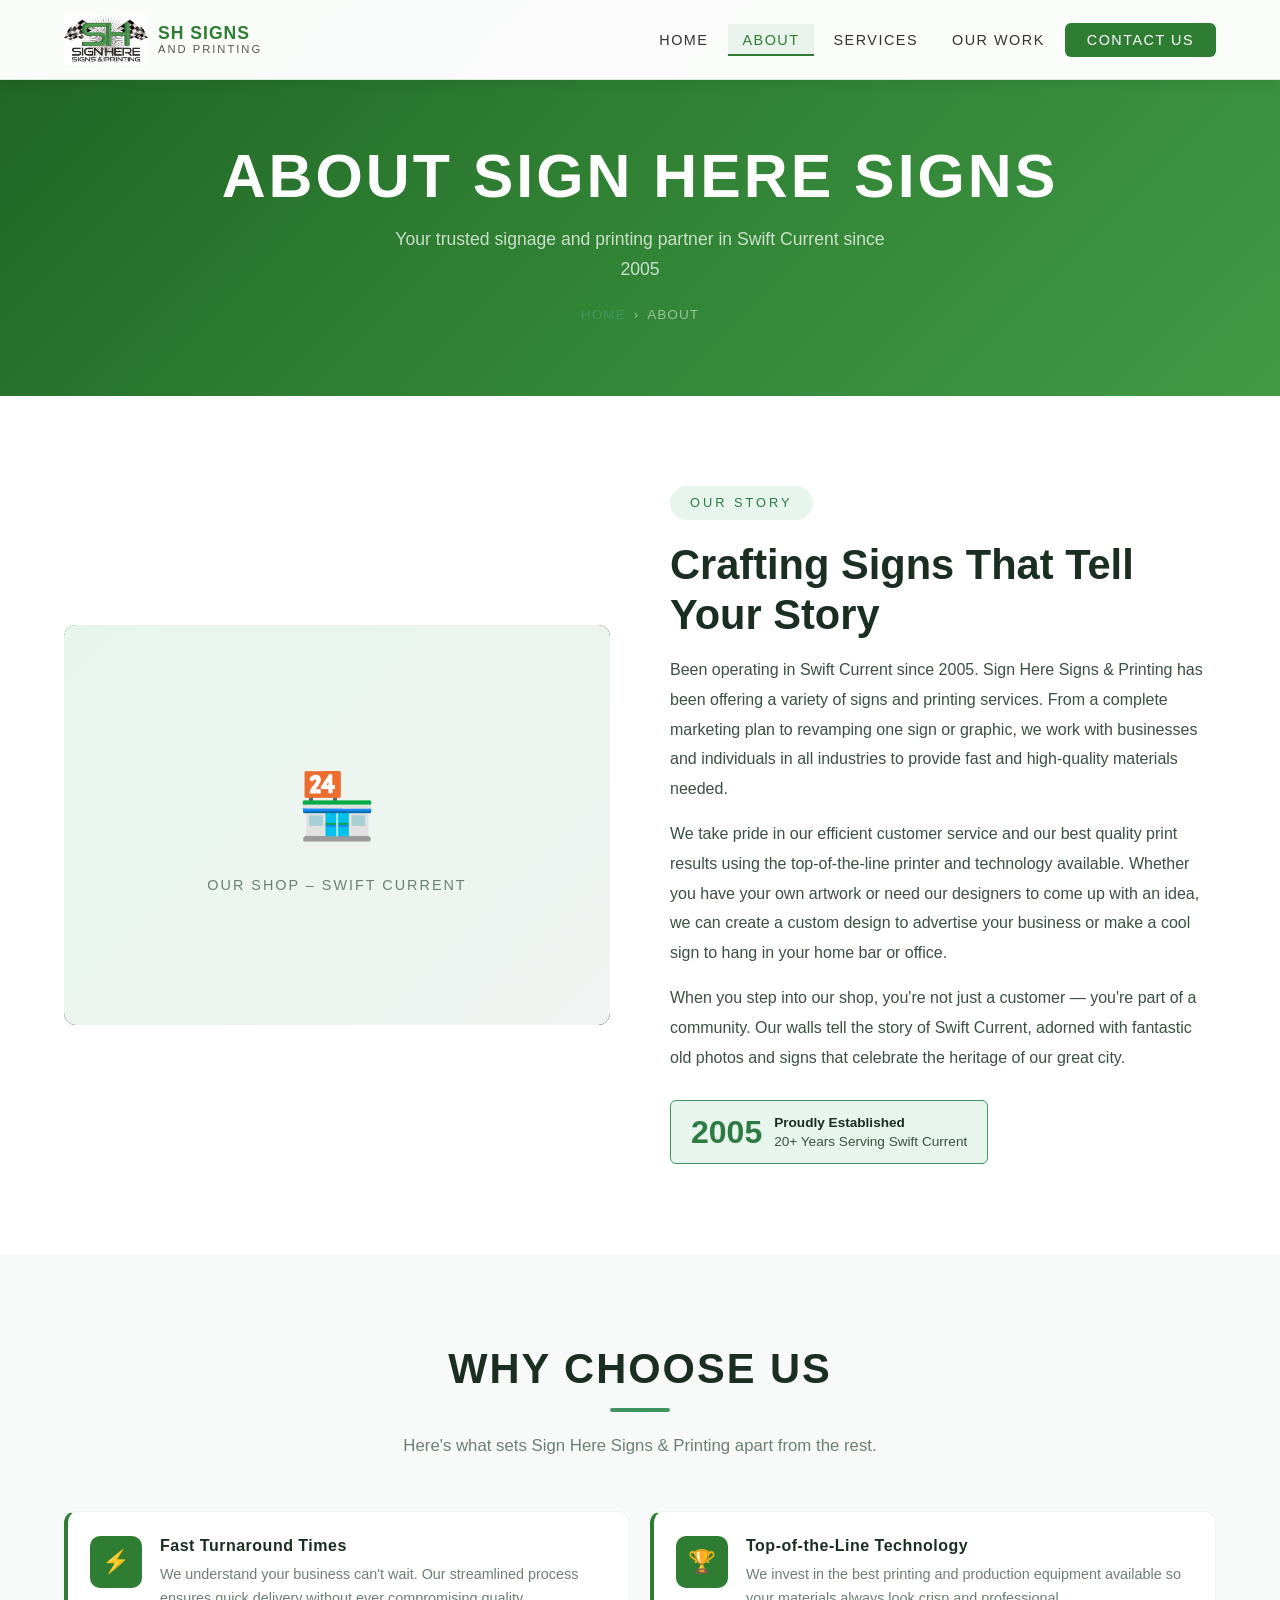
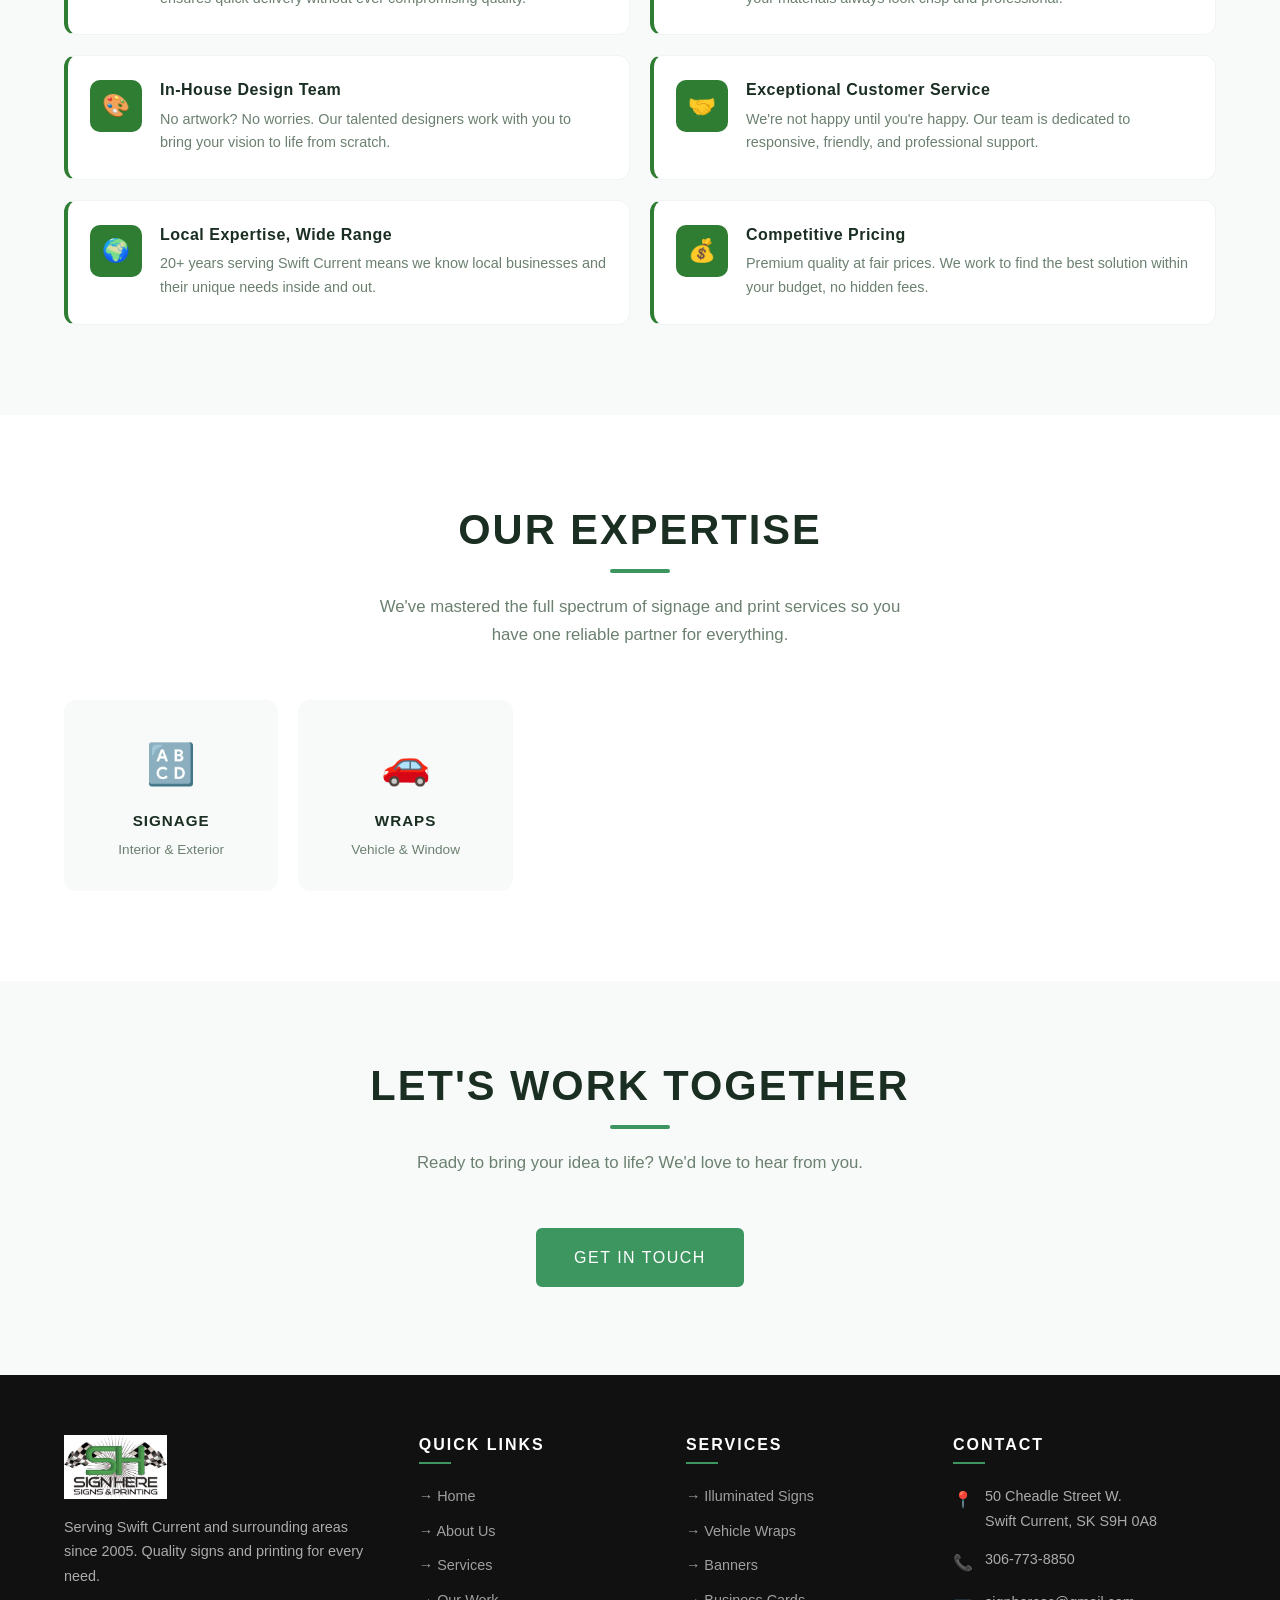
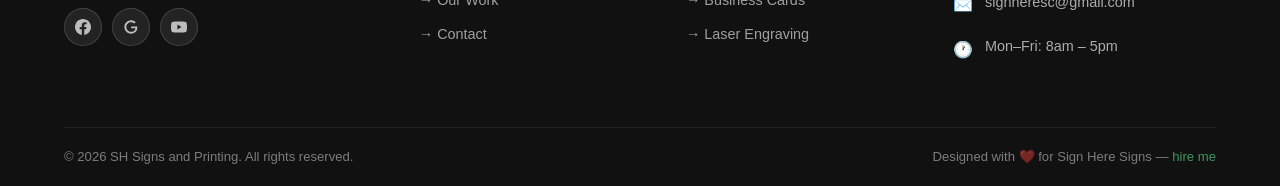
==== pages/about.html @ 9440dbe2 "Add files via upload" ====
<!DOCTYPE html>
<html lang="en">
<head>
  <meta charset="UTF-8">
  <meta name="viewport" content="width=device-width, initial-scale=1.0">
  <meta http-equiv="X-UA-Compatible" content="IE=edge">
  <meta http-equiv="Content-Security-Policy" content="default-src 'self' https: data: 'unsafe-inline' 'unsafe-eval'; img-src 'self' data: https:; font-src 'self' https://fonts.gstatic.com;">
  <meta http-equiv="X-Content-Type-Options" content="nosniff">
  <title>About Us | Sign Here Signs &amp; Printing – Swift Current, SK</title>
  <meta name="description" content="Learn about Sign Here Signs & Printing – serving Swift Current since 2005 with quality signage, printing, and design services.">
  <link rel="preconnect" href="https://fonts.googleapis.com">
  <link rel="preconnect" href="https://fonts.gstatic.com" crossorigin>
  <link href="https://fonts.googleapis.com/css2?family=Oswald:wght@200;300;400;500;600;700&family=Lato:wght@300;400;700&display=swap" rel="stylesheet">
  <link rel="stylesheet" href="../css/main.css">
  <link rel="stylesheet" href="../css/pages.css">
</head>
<body>

<!-- ===== NAVIGATION ===== -->
<nav id="navbar" role="navigation" aria-label="Main Navigation">
  <div class="container nav-inner">
    <a href="../index.html" class="nav-logo" aria-label="Sign Here Signs Home">
      <img src="../images/logo.jpg" alt="Sign Here Signs & Printing Logo" width="52" height="52">
      <div class="nav-logo-text">SH SIGNS<span>AND PRINTING</span>
      </div>
    </a>
    <ul class="nav-menu" role="list">
      <li><a href="../index.html">Home</a></li>
      <li><a href="about.html" class="active">About</a></li>
      <li><a href="services.html">Services</a></li>
      <li><a href="work.html">Our Work</a></li>
      <li><a href="contact.html" class="nav-cta">Contact Us</a></li>
    </ul>
    <button class="nav-hamburger" aria-label="Toggle menu" aria-expanded="false" id="hamburger">
      <span></span><span></span><span></span>
    </button>
  </div>
</nav>

<!-- ===== PAGE HEADER ===== -->
<header class="page-header" role="banner">
  <div class="container">
    <h1>About Sign Here Signs</h1>
    <p>Your trusted signage and printing partner in Swift Current since 2005</p>
    <nav class="breadcrumb" aria-label="Breadcrumb">
      <a href="../index.html">Home</a>
      <span aria-hidden="true">›</span>
      <span aria-current="page">About</span>
    </nav>
  </div>
</header>

<!-- ===== OUR STORY ===== -->
<section class="about-story section-pad" aria-labelledby="story-heading">
  <div class="container">
    <div class="about-story-grid">
      <div class="about-story-img reveal-left">
        <div class="about-img-placeholder" role="img" aria-label="Sign Here Signs & Printing storefront">
          🏪
          <span>Our Shop – Swift Current</span>
        </div>
      </div>

      <div class="about-text reveal-right">
        <div class="about-badge">Our Story</div>
        <h2 id="story-heading">Crafting Signs That Tell Your Story</h2>
        <p>
          Been operating in Swift Current since 2005. Sign Here Signs &amp; Printing has been offering a variety of signs and printing services. From a complete marketing plan to revamping one sign or graphic, we work with businesses and individuals in all industries to provide fast and high-quality materials needed.
        </p>
        <p>
          We take pride in our efficient customer service and our best quality print results using the top-of-the-line printer and technology available. Whether you have your own artwork or need our designers to come up with an idea, we can create a custom design to advertise your business or make a cool sign to hang in your home bar or office.
        </p>
        <p>
          When you step into our shop, you're not just a customer — you're part of a community. Our walls tell the story of Swift Current, adorned with fantastic old photos and signs that celebrate the heritage of our great city.
        </p>
        <div class="about-established" aria-label="Established in 2005 with over 20 years of experience">
          <div class="year">2005</div>
          <div class="text">
            <strong>Proudly Established</strong>
            20+ Years Serving Swift Current
          </div>
        </div>
      </div>
    </div>
  </div>
</section>

<!-- ===== WHY CHOOSE US ===== -->
<section class="why-choose" aria-labelledby="why-heading">
  <div class="container">
    <h2 class="section-title reveal" id="why-heading">Why Choose Us</h2>
    <span class="section-line reveal" aria-hidden="true"></span>
    <p class="section-subtitle reveal">Here's what sets Sign Here Signs &amp; Printing apart from the rest.</p>

    <div class="why-cards-grid">
      <div class="why-card reveal">
        <div class="why-card-icon" aria-hidden="true" style="background:#2e7d32;">⚡</div>
        <div class="why-card-body">
          <h4>Fast Turnaround Times</h4>
          <p>We understand your business can't wait. Our streamlined process ensures quick delivery without ever compromising quality.</p>
        </div>
      </div>
      <div class="why-card reveal">
        <div class="why-card-icon" aria-hidden="true" style="background:#2e7d32;">🏆</div>
        <div class="why-card-body">
          <h4>Top-of-the-Line Technology</h4>
          <p>We invest in the best printing and production equipment available so your materials always look crisp and professional.</p>
        </div>
      </div>
      <div class="why-card reveal">
        <div class="why-card-icon" aria-hidden="true" style="background:#2e7d32;">🎨</div>
        <div class="why-card-body">
          <h4>In-House Design Team</h4>
          <p>No artwork? No worries. Our talented designers work with you to bring your vision to life from scratch.</p>
        </div>
      </div>
      <div class="why-card reveal">
        <div class="why-card-icon" aria-hidden="true" style="background:#2e7d32;">🤝</div>
        <div class="why-card-body">
          <h4>Exceptional Customer Service</h4>
          <p>We're not happy until you're happy. Our team is dedicated to responsive, friendly, and professional support.</p>
        </div>
      </div>
      <div class="why-card reveal">
        <div class="why-card-icon" aria-hidden="true" style="background:#2e7d32;">🌍</div>
        <div class="why-card-body">
          <h4>Local Expertise, Wide Range</h4>
          <p>20+ years serving Swift Current means we know local businesses and their unique needs inside and out.</p>
        </div>
      </div>
      <div class="why-card reveal">
        <div class="why-card-icon" aria-hidden="true" style="background:#2e7d32;">💰</div>
        <div class="why-card-body">
          <h4>Competitive Pricing</h4>
          <p>Premium quality at fair prices. We work to find the best solution within your budget, no hidden fees.</p>
        </div>
      </div>
    </div>
  </div>
</section>

<!-- ===== EXPERTISE ===== -->
<section class="section-pad" style="background:var(--white);" aria-labelledby="expertise-heading">
  <div class="container">
    <h2 class="section-title reveal" id="expertise-heading">Our Expertise</h2>
    <span class="section-line reveal" aria-hidden="true"></span>
    <p class="section-subtitle reveal">We've mastered the full spectrum of signage and print services so you have one reliable partner for everything.</p>

    <div style="display:grid;grid-template-columns:repeat(auto-fit,minmax(200px,1fr));gap:20px;margin-top:50px;">
      <div style="text-align:center;padding:30px 20px;background:var(--off-white);border-radius:var(--radius-lg);" class="reveal">
        <div style="font-size:2.5rem;margin-bottom:14px;" aria-hidden="true">🔠</div>
        <h4 style="font-family:'Oswald',sans-serif;font-size:0.95rem;letter-spacing:1px;text-transform:uppercase;margin-bottom:8px;">Signage</h4>
        <p style="font-size:0.85rem;color:var(--text-light);">Interior &amp; Exterior</p>
      </div>
      <div style="text-align:center;padding:30px 20px;background:var(--off-white);border-radius:var(--radius-lg);" class="reveal">
        <div style="font-size:2.5rem;margin-bottom:14px;" aria-hidden="true">🚗</div>
        <h4 style="font-family:'Oswald',sans-serif;font-size:0.95rem;letter-spacing:1px;text-transform:uppercase;margin-bottom:8px;">Wraps</h4>
        <p style="font-size:0.85rem;color:var(--text-light);">Vehicle &amp; Window</p>
      </div>
      <div style="text-align:center;padding:30px 20px;background:var(--off-white);border-radius:var(--radius-lg);" class="reveal">
        <div style="font-size:2.5rem;margin-bottom:14px;" aria-hidden="true">📄</div>
        <h4 style="font-family:'Oswald',sans-serif;font-size:0.95rem;letter-spacing:1px;text-transform:uppercase;margin-bottom:8px;">Print</h4>
        <p style="font-size:0.85rem;color:var(--text-light);">All Materials</p>
      </div>
      <div style="text-align:center;padding:30px 20px;background:var(--off-white);border-radius:var(--radius-lg);" class="reveal">
        <div style="font-size:2.5rem;margin-bottom:14px;" aria-hidden="true">✂️</div>
        <h4 style="font-family:'Oswald',sans-serif;font-size:0.95rem;letter-spacing:1px;text-transform:uppercase;margin-bottom:8px;">CNC &amp; Laser</h4>
        <p style="font-size:0.85rem;color:var(--text-light);">Precision Cutting</p>
      </div>
      <div style="text-align:center;padding:30px 20px;background:var(--off-white);border-radius:var(--radius-lg);" class="reveal">
        <div style="font-size:2.5rem;margin-bottom:14px;" aria-hidden="true">🎨</div>
        <h4 style="font-family:'Oswald',sans-serif;font-size:0.95rem;letter-spacing:1px;text-transform:uppercase;margin-bottom:8px;">Design</h4>
        <p style="font-size:0.85rem;color:var(--text-light);">Creative Layouts</p>
      </div>
    </div>
  </div>
</section>

<!-- ===== CTA ===== -->
<section style="background:var(--off-white);padding:80px 0;" aria-labelledby="about-cta-heading">
  <div class="container" style="text-align:center;">
    <h2 class="section-title reveal" id="about-cta-heading">Let's Work Together</h2>
    <span class="section-line reveal" aria-hidden="true"></span>
    <p class="section-subtitle reveal">Ready to bring your idea to life? We'd love to hear from you.</p>
    <div class="reveal" style="margin-top:10px;">
      <a href="contact.html" class="btn btn-primary">Get in Touch</a>
    </div>
  </div>
</section>

<!-- ===== FOOTER ===== -->
<footer role="contentinfo">
  <div class="container">
    <div class="footer-grid">
      <div class="footer-brand">
        <img src="../images/logo.jpg" alt="Sign Here Signs & Printing Logo" width="64" height="64">
        <p>Serving Swift Current and surrounding areas since 2005. Quality signs and printing for every need.</p>
        <div class="footer-socials">
          <a href="https://www.facebook.com" target="_blank" rel="noopener noreferrer" aria-label="Facebook">
            <svg width="16" height="16" viewBox="0 0 24 24" fill="currentColor" aria-hidden="true"><path d="M24 12.073c0-6.627-5.373-12-12-12s-12 5.373-12 12c0 5.99 4.388 10.954 10.125 11.854v-8.385H7.078v-3.47h3.047V9.43c0-3.007 1.792-4.669 4.533-4.669 1.312 0 2.686.235 2.686.235v2.953H15.83c-1.491 0-1.956.925-1.956 1.874v2.25h3.328l-.532 3.47h-2.796v8.385C19.612 23.027 24 18.062 24 12.073z"/></svg>
          </a>
          <a href="https://www.google.com/maps/search/Sign+Here+Signs+Swift+Current" target="_blank" rel="noopener noreferrer" aria-label="Google">
            <svg width="16" height="16" viewBox="0 0 24 24" fill="currentColor" aria-hidden="true"><path d="M21.35 11.1H12.18V13.83H18.69C18.36 17.64 15.19 19.27 12.19 19.27C8.36 19.27 5 16.25 5 12C5 7.9 8.2 4.73 12.2 4.73C15.29 4.73 17.1 6.7 17.1 6.7L19 4.72C19 4.72 16.56 2 12.1 2C6.42 2 2.03 6.8 2.03 12C2.03 17.05 6.16 22 12.25 22C17.6 22 21.5 18.33 21.5 12.91C21.5 11.76 21.35 11.1 21.35 11.1Z"/></svg>
          </a>
          <a href="https://www.youtube.com" target="_blank" rel="noopener noreferrer" aria-label="YouTube">
            <svg width="16" height="16" viewBox="0 0 24 24" fill="currentColor" aria-hidden="true"><path d="M23.495 6.205a3.007 3.007 0 0 0-2.088-2.088c-1.87-.501-9.396-.501-9.396-.501s-7.507-.01-9.396.501A3.007 3.007 0 0 0 .527 6.205a31.247 31.247 0 0 0-.522 5.805 31.247 31.247 0 0 0 .522 5.783 3.007 3.007 0 0 0 2.088 2.088c1.868.502 9.396.502 9.396.502s7.506 0 9.396-.502a3.007 3.007 0 0 0 2.088-2.088 31.247 31.247 0 0 0 .5-5.783 31.247 31.247 0 0 0-.5-5.805zM9.609 15.601V8.408l6.264 3.602z"/></svg>
          </a>
        </div>
      </div>

      <div class="footer-col">
        <h4>Quick Links</h4>
        <ul>
          <li><a href="../index.html">&#8594; Home</a></li>
          <li><a href="about.html">&#8594; About Us</a></li>
          <li><a href="services.html">&#8594; Services</a></li>
          <li><a href="work.html">&#8594; Our Work</a></li>
          <li><a href="contact.html">&#8594; Contact</a></li>
        </ul>
      </div>

      <div class="footer-col">
        <h4>Services</h4>
        <ul>
          <li><a href="services.html">&#8594; Illuminated Signs</a></li>
          <li><a href="services.html">&#8594; Vehicle Wraps</a></li>
          <li><a href="services.html">&#8594; Banners</a></li>
          <li><a href="services.html">&#8594; Business Cards</a></li>
          <li><a href="services.html">&#8594; Laser Engraving</a></li>
        </ul>
      </div>

      <div class="footer-col">
        <h4>Contact</h4>
        <div class="footer-contact-item">
          <span class="icon" aria-hidden="true">📍</span>
          <div>50 Cheadle Street W.<br>Swift Current, SK S9H 0A8</div>
        </div>
        <div class="footer-contact-item">
          <span class="icon" aria-hidden="true">📞</span>
          <div><a href="tel:3067738850">306-773-8850</a></div>
        </div>
        <div class="footer-contact-item">
          <span class="icon" aria-hidden="true">✉️</span>
          <div><a href="mailto:signheresc@gmail.com">signheresc@gmail.com</a></div>
        </div>
        <div class="footer-contact-item">
          <span class="icon" aria-hidden="true">🕐</span>
          <div>Mon–Fri: 8am – 5pm</div>
        </div>
      </div>
    </div>
    <div class="footer-bottom">
      <p>&copy; 2026 SH Signs and Printing. All rights reserved.</p>
      <p class="footer-credit">Designed with ❤️ for Sign Here Signs &mdash; <a href="mailto:anjo.debelen@gmail.com">hire me</a></p>
    </div>
  </div>
</footer>

<script src="../js/main.js"></script>
</body>
</html>
---- css/main.css ----
/* ============================================
   SIGN HERE SIGNS & PRINTING - MAIN CSS
   ============================================ */

@import url('https://fonts.googleapis.com/css2?family=Oswald:wght@200;300;400;500;600;700&family=Lato:wght@300;400;700&display=swap');

/* ---- CSS Variables ---- */
:root {
  --green-dark: #0f3019;
  --green-mid: #174224;
  --green-accent: #225c34;
  --green-bright: #2d7a45;
  --green-light: #3d9660;
  --green-pale: #e8f5ed;
  --white: #ffffff;
  --off-white: #f8faf9;
  --gray-light: #f0f4f2;
  --gray-mid: #c8d6cc;
  --gray-dark: #4a5550;
  --text-dark: #1a2e22;
  --text-mid: #3a5040;
  --text-light: #6b8070;
  --shadow-sm: 0 2px 8px rgba(15, 48, 25, 0.08);
  --shadow-md: 0 4px 20px rgba(15, 48, 25, 0.12);
  --shadow-lg: 0 8px 40px rgba(15, 48, 25, 0.18);
  --radius: 6px;
  --radius-lg: 12px;
  --transition: all 0.3s ease;
  --nav-height: 80px;
  --nav-shrunk: 60px;
}

/* ---- Reset ---- */
*, *::before, *::after {
  box-sizing: border-box;
  margin: 0;
  padding: 0;
}

html {
  scroll-behavior: smooth;
  font-size: 16px;
}

body {
  font-family: 'Lato', sans-serif;
  color: var(--text-dark);
  background: var(--white);
  overflow-x: hidden;
  line-height: 1.7;
}

img {
  max-width: 100%;
  height: auto;
  display: block;
}

a {
  text-decoration: none;
  color: inherit;
  transition: var(--transition);
}

ul { list-style: none; }

/* ---- Typography ---- */
h1, h2, h3, h4, h5 {
  font-family: 'Oswald', sans-serif;
  font-weight: 600;
  line-height: 1.2;
  color: var(--text-dark);
}

h1 { font-size: clamp(2rem, 5vw, 3.8rem); }
h2 { font-size: clamp(1.6rem, 3.5vw, 2.6rem); }
h3 { font-size: clamp(1.2rem, 2.5vw, 1.6rem); }
h4 { font-size: 1.2rem; }

p { color: var(--text-mid); font-size: 1rem; }

/* ---- Utility Classes ---- */
.container {
  max-width: 1200px;
  margin: 0 auto;
  padding: 0 24px;
}

.section-pad {
  padding: 90px 0;
}

.section-title {
  font-family: 'Oswald', sans-serif;
  font-size: clamp(1.8rem, 3.5vw, 2.6rem);
  font-weight: 700;
  color: var(--text-dark);
  text-align: center;
  margin-bottom: 12px;
  text-transform: uppercase;
  letter-spacing: 2px;
}

.section-subtitle {
  text-align: center;
  color: var(--text-light);
  font-size: 1.05rem;
  max-width: 560px;
  margin: 0 auto 50px;
}

.section-line {
  display: block;
  width: 60px;
  height: 4px;
  background: var(--green-light);
  margin: 14px auto 20px;
  border-radius: 2px;
}

/* ---- Buttons ---- */
.btn {
  display: inline-block;
  font-family: 'Oswald', sans-serif;
  font-weight: 500;
  font-size: 1rem;
  letter-spacing: 1.5px;
  text-transform: uppercase;
  padding: 14px 36px;
  border-radius: var(--radius);
  cursor: pointer;
  border: 2px solid transparent;
  transition: var(--transition);
  position: relative;
  overflow: hidden;
}

.btn-primary {
  background: var(--green-light);
  color: var(--white);
  border-color: var(--green-light);
}
.btn-primary:hover {
  background: var(--green-bright);
  border-color: var(--green-bright);
  transform: translateY(-2px);
  box-shadow: 0 6px 20px rgba(61, 150, 96, 0.35);
}

.btn-outline {
  background: transparent;
  color: var(--white);
  border-color: var(--white);
}
.btn-outline:hover {
  background: var(--white);
  color: var(--green-dark);
}

.btn-green-outline {
  background: transparent;
  color: var(--green-bright);
  border-color: var(--green-bright);
}
.btn-green-outline:hover {
  background: var(--green-bright);
  color: var(--white);
  transform: translateY(-2px);
}

/* ---- Navigation ---- */
#navbar {
  position: fixed;
  top: 0; left: 0; right: 0;
  z-index: 1000;
  height: var(--nav-height);
  background: rgba(255, 255, 255, 0.98);
  backdrop-filter: blur(12px);
  -webkit-backdrop-filter: blur(12px);
  transition: var(--transition);
  border-bottom: 1px solid rgba(46, 125, 50, 0.15);
  box-shadow: 0 2px 12px rgba(0,0,0,0.08);
}

#navbar.shrunk {
  height: var(--nav-shrunk);
  box-shadow: 0 4px 20px rgba(0,0,0,0.12);
}

.nav-inner {
  display: flex;
  align-items: center;
  justify-content: space-between;
  height: 100%;
}

.nav-logo {
  display: flex;
  align-items: center;
  gap: 10px;
}

.nav-logo img {
  height: 52px;
  width: auto;
  transition: var(--transition);
  object-fit: contain;
}

#navbar.shrunk .nav-logo img {
  height: 40px;
}

.nav-logo-text {
  font-family: 'Oswald', sans-serif;
  font-weight: 700;
  font-size: 1.1rem;
  color: #2e7d32;
  letter-spacing: 1px;
  line-height: 1.1;
}
.nav-logo-text span {
  display: block;
  font-size: 0.7rem;
  font-weight: 400;
  letter-spacing: 2px;
  color: #555;
  text-transform: uppercase;
}

.nav-menu {
  display: flex;
  align-items: center;
  gap: 6px;
}

.nav-menu a {
  font-family: 'Oswald', sans-serif;
  font-weight: 500;
  font-size: 0.9rem;
  letter-spacing: 1.5px;
  text-transform: uppercase;
  color: #333;
  padding: 8px 14px;
  border-radius: var(--radius);
  transition: var(--transition);
  position: relative;
}

.nav-menu a:hover,
.nav-menu a.active {
  color: #2e7d32;
  background: rgba(46, 125, 50, 0.08);
}

.nav-menu a.active {
  border-bottom: 2px solid #2e7d32;
  border-radius: 0;
  padding-bottom: 6px;
}

.nav-menu a.nav-cta {
  background: #2e7d32;
  color: var(--white);
  padding: 9px 22px;
  border-radius: var(--radius);
  border-bottom: none;
}
.nav-menu a.nav-cta:hover {
  background: #1b5e20;
  color: var(--white);
}

.nav-hamburger {
  display: none;
  flex-direction: column;
  gap: 5px;
  cursor: pointer;
  padding: 4px;
}
.nav-hamburger span {
  display: block;
  width: 24px;
  height: 2px;
  background: #2e7d32;
  border-radius: 2px;
  transition: var(--transition);
}
.nav-hamburger.open span:nth-child(1) { transform: translateY(7px) rotate(45deg); }
.nav-hamburger.open span:nth-child(2) { opacity: 0; }
.nav-hamburger.open span:nth-child(3) { transform: translateY(-7px) rotate(-45deg); }

/* ---- Footer ---- */
footer {
  background: #111111;
  color: var(--white);
  padding: 60px 0 0;
}

.footer-grid {
  display: grid;
  grid-template-columns: 1.4fr 1fr 1fr 1.2fr;
  gap: 48px;
  padding-bottom: 50px;
}

.footer-brand img {
  height: 64px;
  width: auto;
  margin-bottom: 16px;
  object-fit: contain;
}

.footer-brand p {
  color: rgba(255,255,255,0.65);
  font-size: 0.9rem;
  line-height: 1.7;
  margin-bottom: 20px;
}

.footer-socials {
  display: flex;
  gap: 10px;
}

.footer-socials a {
  display: flex;
  align-items: center;
  justify-content: center;
  width: 38px;
  height: 38px;
  border-radius: 50%;
  background: rgba(255,255,255,0.08);
  border: 1px solid rgba(255,255,255,0.15);
  color: rgba(255,255,255,0.7);
  font-size: 0.9rem;
  transition: var(--transition);
}
.footer-socials a:hover {
  background: var(--green-light);
  border-color: var(--green-light);
  color: var(--white);
}

.footer-col h4 {
  font-family: 'Oswald', sans-serif;
  font-size: 1rem;
  font-weight: 600;
  letter-spacing: 2px;
  text-transform: uppercase;
  color: var(--white);
  margin-bottom: 20px;
  position: relative;
  padding-bottom: 10px;
}
.footer-col h4::after {
  content: '';
  position: absolute;
  bottom: 0; left: 0;
  width: 32px;
  height: 2px;
  background: var(--green-light);
}

.footer-col ul li {
  margin-bottom: 10px;
}
.footer-col ul li a {
  color: rgba(255,255,255,0.6);
  font-size: 0.9rem;
  transition: var(--transition);
  display: flex;
  align-items: center;
  gap: 8px;
}
.footer-col ul li a:hover { color: var(--green-light); padding-left: 4px; }

.footer-contact-item {
  display: flex;
  align-items: flex-start;
  gap: 12px;
  margin-bottom: 14px;
  color: rgba(255,255,255,0.65);
  font-size: 0.9rem;
}
.footer-contact-item .icon {
  color: var(--green-light);
  font-size: 1rem;
  margin-top: 2px;
  flex-shrink: 0;
}
.footer-contact-item a {
  color: rgba(255,255,255,0.65);
}
.footer-contact-item a:hover { color: var(--green-light); }

.footer-bottom {
  border-top: 1px solid rgba(255,255,255,0.08);
  padding: 18px 0;
  display: flex;
  align-items: center;
  justify-content: space-between;
  flex-wrap: wrap;
  gap: 10px;
}

.footer-bottom p {
  color: rgba(255,255,255,0.45);
  font-size: 0.82rem;
}

.footer-credit {
  color: rgba(255,255,255,0.45);
  font-size: 0.82rem;
}
.footer-credit a {
  color: var(--green-light);
}
.footer-credit a:hover { color: var(--white); }

/* ---- Scroll Animations ---- */
.reveal {
  opacity: 0;
  transform: translateY(28px);
  transition: opacity 0.7s ease, transform 0.7s ease;
}
.reveal.visible {
  opacity: 1;
  transform: translateY(0);
}

.reveal-left {
  opacity: 0;
  transform: translateX(-30px);
  transition: opacity 0.7s ease, transform 0.7s ease;
}
.reveal-left.visible {
  opacity: 1;
  transform: translateX(0);
}

.reveal-right {
  opacity: 0;
  transform: translateX(30px);
  transition: opacity 0.7s ease, transform 0.7s ease;
}
.reveal-right.visible {
  opacity: 1;
  transform: translateX(0);
}

/* ---- Page Header (inner pages) ---- */
.page-header {
  padding: 140px 0 70px;
  background: #2e7d32;
  position: relative;
  overflow: hidden;
  text-align: center;
}

.page-header::before {
  content: '';
  position: absolute; inset: 0;
  background: linear-gradient(135deg, #1b5e20 0%, #2e7d32 40%, #43a047 100%);
  opacity: 0.85;
}

.page-header .container { position: relative; z-index: 2; }

.page-header h1 {
  font-family: 'Oswald', sans-serif;
  font-weight: 700;
  color: var(--white);
  text-transform: uppercase;
  letter-spacing: 3px;
  margin-bottom: 12px;
}

.page-header p {
  color: rgba(255,255,255,0.75);
  font-size: 1.1rem;
  max-width: 500px;
  margin: 0 auto;
}

.breadcrumb {
  display: flex;
  justify-content: center;
  align-items: center;
  gap: 8px;
  margin-top: 18px;
  font-family: 'Oswald', sans-serif;
  font-size: 0.85rem;
  letter-spacing: 1px;
  text-transform: uppercase;
  color: rgba(255,255,255,0.5);
}
.breadcrumb a { color: var(--green-light); }
.breadcrumb a:hover { color: var(--white); }

/* ---- Gradient Animation ---- */
@keyframes gradientShift {
  0% { background-position: 0% 50%; }
  50% { background-position: 100% 50%; }
  100% { background-position: 0% 50%; }
}

/* ---- Responsive ---- */
@media (max-width: 1024px) {
  .footer-grid {
    grid-template-columns: 1fr 1fr;
    gap: 36px;
  }
}

@media (max-width: 768px) {
  .nav-menu {
    display: none;
    position: fixed;
    top: 0; left: 0; right: 0; bottom: 0;
    width: 100vw;
    height: 100vh;
    background: #ffffff;
    flex-direction: column;
    align-items: center;
    justify-content: flex-start;
    gap: 40px;
    z-index: 999;
    padding-top: var(--nav-height);
    padding-left: 20px;
    padding-right: 20px;
    padding-bottom: 30px;
    overflow-y: auto;
  }

  /* Spacer pushes links to vertical center when content fits */
  .nav-menu::before {
    content: '';
    flex: 1;
  }
  .nav-menu::after {
    content: '';
    flex: 1;
  }

  .nav-menu.open { display: flex; }

  .nav-menu a {
    width: 100%;
    text-align: center;
    padding: 18px 20px;
    font-size: 1.2rem;
    letter-spacing: 3px;
    color: #1a2e22;
    border-radius: 0;
    border-bottom: none;
    font-weight: 600;
    flex-shrink: 0;
  }
  .nav-menu a:hover {
    color: #2e7d32;
    background: transparent;
  }
  .nav-menu a.active {
    color: #1a2e22;
    border-bottom: 3px solid #2e7d32;
    border-radius: 0;
    background: transparent;
  }
  .nav-menu a.nav-cta {
    background: #2e7d32;
    color: white;
    border-radius: var(--radius);
    margin-top: 8px;
    border-bottom: none;
    padding: 16px 32px;
    width: auto;
    flex-shrink: 0;
  }
  .nav-menu a.nav-cta:hover {
    background: #1b5e20;
    color: white;
  }

  /* Hamburger becomes X when open */
  .nav-hamburger { display: flex; z-index: 1000; position: relative; }
  .nav-hamburger.open span { background: #2e7d32; }

  .footer-grid {
    grid-template-columns: 1fr;
    gap: 30px;
  }
  .footer-bottom {
    flex-direction: column;
    text-align: center;
  }
  .section-pad { padding: 60px 0; }
}
---- css/pages.css ----
/* ============================================
   SIGN HERE - INNER PAGES CSS
   ============================================ */

/* ---- About Page ---- */
.about-story {
  padding: 90px 0;
  background: var(--white);
}

.about-story-grid {
  display: grid;
  grid-template-columns: 1fr 1fr;
  gap: 60px;
  align-items: center;
}

.about-story-img {
  position: relative;
  border-radius: var(--radius-lg);
  overflow: hidden;
}

.about-story-img::before {
  content: '';
  position: absolute;
  inset: -3px;
  border-radius: inherit;
  background: linear-gradient(135deg, var(--green-light), var(--green-dark));
  z-index: -1;
}

.about-img-placeholder {
  background: linear-gradient(135deg, var(--green-pale), var(--gray-light));
  height: 400px;
  display: flex;
  flex-direction: column;
  align-items: center;
  justify-content: center;
  font-size: 4rem;
  color: var(--green-accent);
  gap: 12px;
  border-radius: var(--radius-lg);
}
.about-img-placeholder span {
  font-family: 'Oswald', sans-serif;
  font-size: 0.9rem;
  letter-spacing: 2px;
  text-transform: uppercase;
  color: var(--text-light);
}

.about-badge {
  display: inline-block;
  font-family: 'Oswald', sans-serif;
  font-size: 0.8rem;
  letter-spacing: 3px;
  text-transform: uppercase;
  color: var(--green-bright);
  background: var(--green-pale);
  padding: 6px 20px;
  border-radius: 50px;
  margin-bottom: 20px;
}

.about-text h2 {
  margin-bottom: 16px;
}

.about-text p {
  font-size: 1rem;
  line-height: 1.85;
  margin-bottom: 16px;
  color: var(--text-mid);
}

.about-established {
  display: inline-flex;
  align-items: center;
  gap: 12px;
  background: var(--green-pale);
  border: 1px solid var(--green-light);
  padding: 12px 20px;
  border-radius: var(--radius);
  margin-top: 12px;
}
.about-established .year {
  font-family: 'Oswald', sans-serif;
  font-size: 2rem;
  font-weight: 700;
  color: var(--green-bright);
  line-height: 1;
}
.about-established .text {
  font-size: 0.85rem;
  color: var(--text-mid);
  line-height: 1.4;
}
.about-established .text strong {
  display: block;
  color: var(--text-dark);
}

/* Why Choose Us */
.why-choose {
  padding: 90px 0;
  background: var(--off-white);
}

.why-grid {
  display: grid;
  grid-template-columns: repeat(auto-fit, minmax(280px, 1fr));
  gap: 28px;
  margin-top: 50px;
}

.why-item {
  background: var(--white);
  border-radius: var(--radius-lg);
  padding: 32px;
  display: flex;
  gap: 20px;
  align-items: flex-start;
  border: 1px solid var(--gray-light);
  transition: var(--transition);
}
.why-item:hover {
  box-shadow: var(--shadow-md);
  border-color: var(--green-light);
  transform: translateY(-3px);
}

.why-icon {
  width: 52px;
  height: 52px;
  border-radius: var(--radius);
  background: var(--green-pale);
  display: flex;
  align-items: center;
  justify-content: center;
  font-size: 1.4rem;
  flex-shrink: 0;
  transition: var(--transition);
}
.why-item:hover .why-icon {
  background: var(--green-light);
}

.why-content h4 {
  font-family: 'Oswald', sans-serif;
  font-size: 1rem;
  font-weight: 600;
  letter-spacing: 1px;
  text-transform: uppercase;
  margin-bottom: 8px;
}
.why-content p {
  font-size: 0.9rem;
  color: var(--text-light);
  line-height: 1.65;
}

/* ---- Services Page ---- */
.services-page {
  padding: 90px 0;
  background: var(--white);
}

.services-list {
  display: grid;
  grid-template-columns: repeat(auto-fit, minmax(320px, 1fr));
  gap: 28px;
  margin-top: 50px;
}

.service-full-card {
  border-radius: var(--radius-lg);
  overflow: hidden;
  border: 1px solid var(--gray-light);
  transition: var(--transition);
  background: var(--white);
}
.service-full-card:hover {
  box-shadow: var(--shadow-lg);
  transform: translateY(-4px);
  border-color: var(--green-light);
}

.service-img {
  height: 200px;
  background: linear-gradient(135deg, var(--green-pale), var(--gray-light));
  display: flex;
  align-items: center;
  justify-content: center;
  font-size: 3.5rem;
  color: var(--green-accent);
  position: relative;
  overflow: hidden;
}
.service-img::after {
  content: '';
  position: absolute;
  bottom: 0; left: 0; right: 0;
  height: 60px;
  background: linear-gradient(to top, var(--white), transparent);
}

.service-body {
  padding: 24px 26px;
}

.service-body h3 {
  font-size: 1.1rem;
  font-weight: 600;
  letter-spacing: 1px;
  text-transform: uppercase;
  margin-bottom: 10px;
  color: var(--text-dark);
}

.service-body p {
  font-size: 0.9rem;
  color: var(--text-light);
  line-height: 1.7;
}

.service-tag {
  display: inline-block;
  font-family: 'Oswald', sans-serif;
  font-size: 0.75rem;
  letter-spacing: 1.5px;
  text-transform: uppercase;
  color: var(--green-bright);
  background: var(--green-pale);
  padding: 4px 12px;
  border-radius: 50px;
  margin-top: 14px;
}

/* ---- Our Work Page ---- */
.work-filters {
  display: flex;
  gap: 10px;
  flex-wrap: wrap;
  justify-content: center;
  margin: 40px 0;
}

.filter-btn {
  font-family: 'Oswald', sans-serif;
  font-size: 0.85rem;
  letter-spacing: 1.5px;
  text-transform: uppercase;
  padding: 9px 22px;
  border-radius: 50px;
  border: 2px solid var(--gray-mid);
  background: transparent;
  color: var(--text-mid);
  cursor: pointer;
  transition: var(--transition);
}
.filter-btn:hover,
.filter-btn.active {
  border-color: var(--green-light);
  background: var(--green-light);
  color: var(--white);
}

.work-grid {
  display: grid;
  grid-template-columns: repeat(3, 1fr);
  gap: 20px;
  padding-bottom: 20px;
}

.work-item {
  border-radius: var(--radius-lg);
  overflow: hidden;
  position: relative;
  aspect-ratio: 4/3;
  background: var(--gray-light);
  cursor: pointer;
}

.work-placeholder {
  width: 100%;
  height: 100%;
  background: linear-gradient(135deg, var(--green-pale), var(--gray-light));
  display: flex;
  flex-direction: column;
  align-items: center;
  justify-content: center;
  gap: 10px;
  font-size: 2.8rem;
  color: var(--green-accent);
}
.work-placeholder span {
  font-family: 'Oswald', sans-serif;
  font-size: 0.82rem;
  letter-spacing: 2px;
  text-transform: uppercase;
  color: var(--text-light);
}

.work-hover {
  position: absolute; inset: 0;
  background: linear-gradient(to top, rgba(15,48,25,0.9) 0%, rgba(15,48,25,0.3) 100%);
  opacity: 0;
  transition: var(--transition);
  display: flex;
  flex-direction: column;
  align-items: center;
  justify-content: flex-end;
  padding: 20px;
  text-align: center;
}
.work-item:hover .work-hover { opacity: 1; }

.work-hover h4 {
  font-family: 'Oswald', sans-serif;
  color: var(--white);
  font-size: 1rem;
  letter-spacing: 1px;
  text-transform: uppercase;
  margin-bottom: 4px;
}
.work-hover p {
  color: var(--green-light);
  font-size: 0.8rem;
  letter-spacing: 1px;
  text-transform: uppercase;
  font-family: 'Oswald', sans-serif;
}

/* ---- Contact Page ---- */
.contact-section {
  padding: 90px 0;
  background: var(--white);
}

.contact-grid {
  display: grid;
  grid-template-columns: 1.1fr 0.9fr;
  gap: 60px;
  align-items: start;
}

.contact-form-wrap h2 {
  margin-bottom: 8px;
}
.contact-form-wrap > p {
  color: var(--text-light);
  margin-bottom: 32px;
}

.form-group {
  margin-bottom: 20px;
}

.form-group label {
  display: block;
  font-family: 'Oswald', sans-serif;
  font-size: 0.85rem;
  letter-spacing: 1.5px;
  text-transform: uppercase;
  color: var(--text-mid);
  margin-bottom: 7px;
}

.form-group input,
.form-group textarea,
.form-group select {
  width: 100%;
  padding: 13px 16px;
  border: 2px solid var(--gray-mid);
  border-radius: var(--radius);
  font-family: 'Lato', sans-serif;
  font-size: 0.95rem;
  color: var(--text-dark);
  background: var(--white);
  transition: var(--transition);
  outline: none;
}

.form-group input:focus,
.form-group textarea:focus {
  border-color: var(--green-light);
  box-shadow: 0 0 0 3px rgba(61, 150, 96, 0.1);
}

.form-group textarea {
  resize: vertical;
  min-height: 140px;
}

.form-row {
  display: grid;
  grid-template-columns: 1fr 1fr;
  gap: 16px;
}

.contact-info {
  padding-top: 10px;
}

.contact-info h3 {
  font-family: 'Oswald', sans-serif;
  font-size: 1.2rem;
  font-weight: 600;
  letter-spacing: 1px;
  text-transform: uppercase;
  margin-bottom: 28px;
}

.contact-info-item {
  display: flex;
  gap: 16px;
  align-items: flex-start;
  margin-bottom: 24px;
  padding-bottom: 24px;
  border-bottom: 1px solid var(--gray-light);
}
.contact-info-item:last-of-type { border-bottom: none; }

.contact-info-icon {
  width: 48px;
  height: 48px;
  border-radius: var(--radius);
  background: var(--green-pale);
  display: flex;
  align-items: center;
  justify-content: center;
  font-size: 1.2rem;
  color: var(--green-bright);
  flex-shrink: 0;
}

.contact-info-text strong {
  display: block;
  font-family: 'Oswald', sans-serif;
  font-size: 0.85rem;
  letter-spacing: 1.5px;
  text-transform: uppercase;
  color: var(--text-dark);
  margin-bottom: 4px;
}
.contact-info-text p,
.contact-info-text a {
  font-size: 0.95rem;
  color: var(--text-mid);
}
.contact-info-text a:hover { color: var(--green-bright); }

.hours-list {
  margin-top: 6px;
}
.hours-row {
  display: flex;
  justify-content: space-between;
  font-size: 0.9rem;
  color: var(--text-light);
  padding: 4px 0;
}
.hours-row strong { color: var(--text-dark); }

.map-section {
  padding: 0 0 90px;
}
.map-section h3 {
  font-family: 'Oswald', sans-serif;
  font-size: 1rem;
  letter-spacing: 2px;
  text-transform: uppercase;
  margin-bottom: 16px;
}

.map-embed {
  border-radius: var(--radius-lg);
  overflow: hidden;
  border: 2px solid var(--gray-light);
  height: 400px;
}
.map-embed iframe {
  width: 100%;
  height: 100%;
  border: none;
}

/* Success/Error message */
.form-message {
  padding: 14px 18px;
  border-radius: var(--radius);
  margin-bottom: 20px;
  font-size: 0.92rem;
  display: none;
}
.form-message.success {
  background: #e8f5ed;
  border: 1px solid var(--green-light);
  color: var(--green-dark);
  display: block;
}
.form-message.error {
  background: #fef2f2;
  border: 1px solid #f87171;
  color: #7f1d1d;
  display: block;
}

/* ---- Responsive ---- */
@media (max-width: 900px) {
  .about-story-grid,
  .contact-grid {
    grid-template-columns: 1fr;
    gap: 40px;
  }
  .work-grid {
    grid-template-columns: repeat(2, 1fr);
  }
}

@media (max-width: 600px) {
  .work-grid { grid-template-columns: 1fr; }
  .form-row { grid-template-columns: 1fr; }
  .services-list { grid-template-columns: 1fr; }
}

/* ---- Why Cards (new design - about page) ---- */
.why-cards-grid {
  display: grid;
  grid-template-columns: repeat(2, 1fr);
  gap: 20px;
  margin-top: 50px;
}

.why-card {
  display: flex;
  align-items: flex-start;
  gap: 18px;
  background: var(--white);
  border: 1px solid var(--gray-light);
  border-left: 4px solid #2e7d32;
  border-radius: var(--radius-lg);
  padding: 24px 22px;
  transition: var(--transition);
}

.why-card:hover {
  box-shadow: var(--shadow-md);
  transform: translateY(-3px);
  border-color: #2e7d32;
  border-left-color: #2e7d32;
}

.why-card-icon {
  width: 52px;
  height: 52px;
  border-radius: 10px;
  display: flex;
  align-items: center;
  justify-content: center;
  font-size: 1.4rem;
  flex-shrink: 0;
  color: white;
}

.why-card-body h4 {
  font-family: 'Oswald', sans-serif;
  font-size: 1rem;
  font-weight: 600;
  letter-spacing: 0.5px;
  margin-bottom: 8px;
  color: var(--text-dark);
}

.why-card-body p {
  font-size: 0.9rem;
  color: var(--text-light);
  line-height: 1.65;
}

@media (max-width: 700px) {
  .why-cards-grid {
    grid-template-columns: 1fr;
  }
}

/* ---- Services Page new card style ---- */
.services-list-new {
  display: grid;
  grid-template-columns: repeat(2, 1fr);
  gap: 20px;
  margin-top: 50px;
}

.service-row-card {
  display: flex;
  align-items: flex-start;
  gap: 18px;
  background: var(--white);
  border: 1px solid var(--gray-light);
  border-radius: var(--radius-lg);
  padding: 22px 20px;
  transition: var(--transition);
}

.service-row-card:hover {
  box-shadow: var(--shadow-md);
  transform: translateY(-3px);
  border-color: #2e7d32;
}

.service-row-icon {
  width: 62px;
  height: 62px;
  border-radius: 10px;
  background: #2e7d32;
  display: flex;
  align-items: center;
  justify-content: center;
  font-size: 1.6rem;
  flex-shrink: 0;
}

.service-row-body h3 {
  font-family: 'Oswald', sans-serif;
  font-size: 1rem;
  font-weight: 700;
  letter-spacing: 0.5px;
  margin-bottom: 8px;
  color: var(--text-dark);
  text-transform: none;
}

.service-row-body p {
  font-size: 0.88rem;
  color: var(--text-light);
  line-height: 1.65;
}

@media (max-width: 750px) {
  .services-list-new {
    grid-template-columns: 1fr;
  }
}
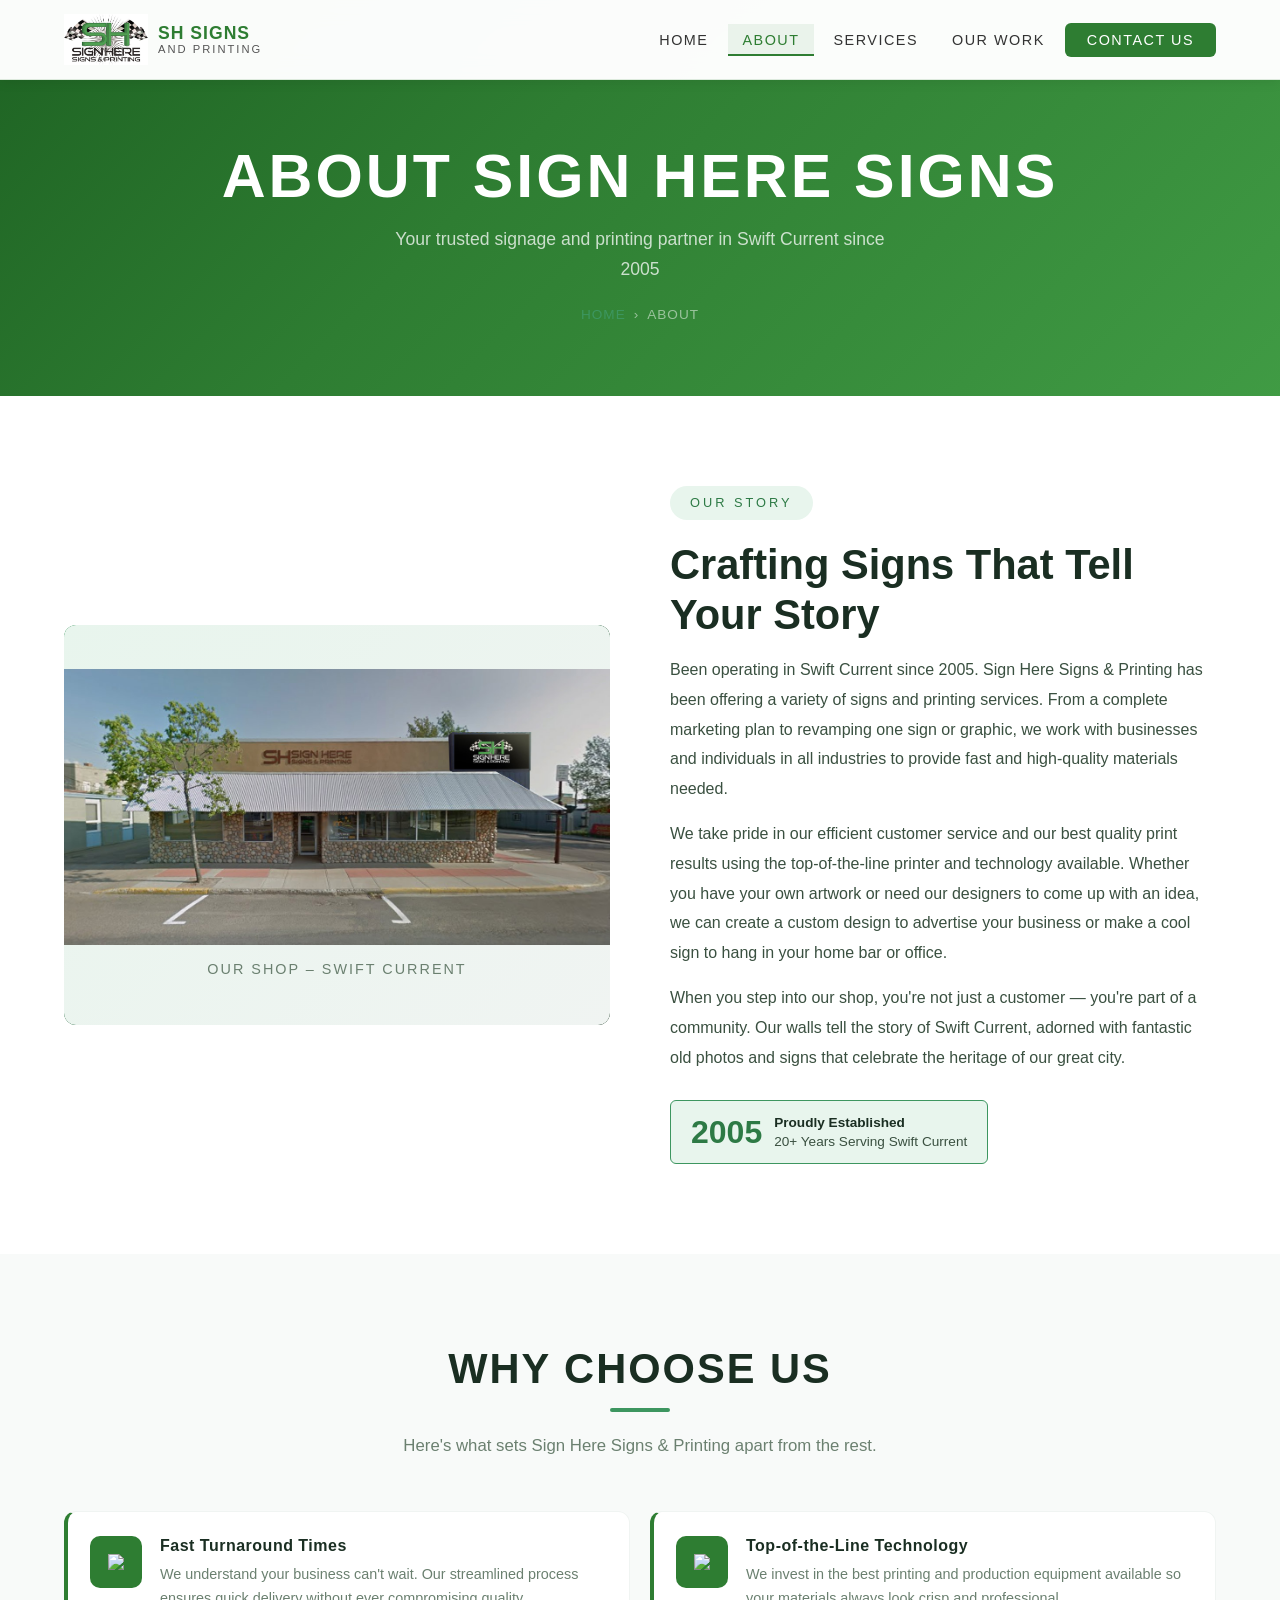
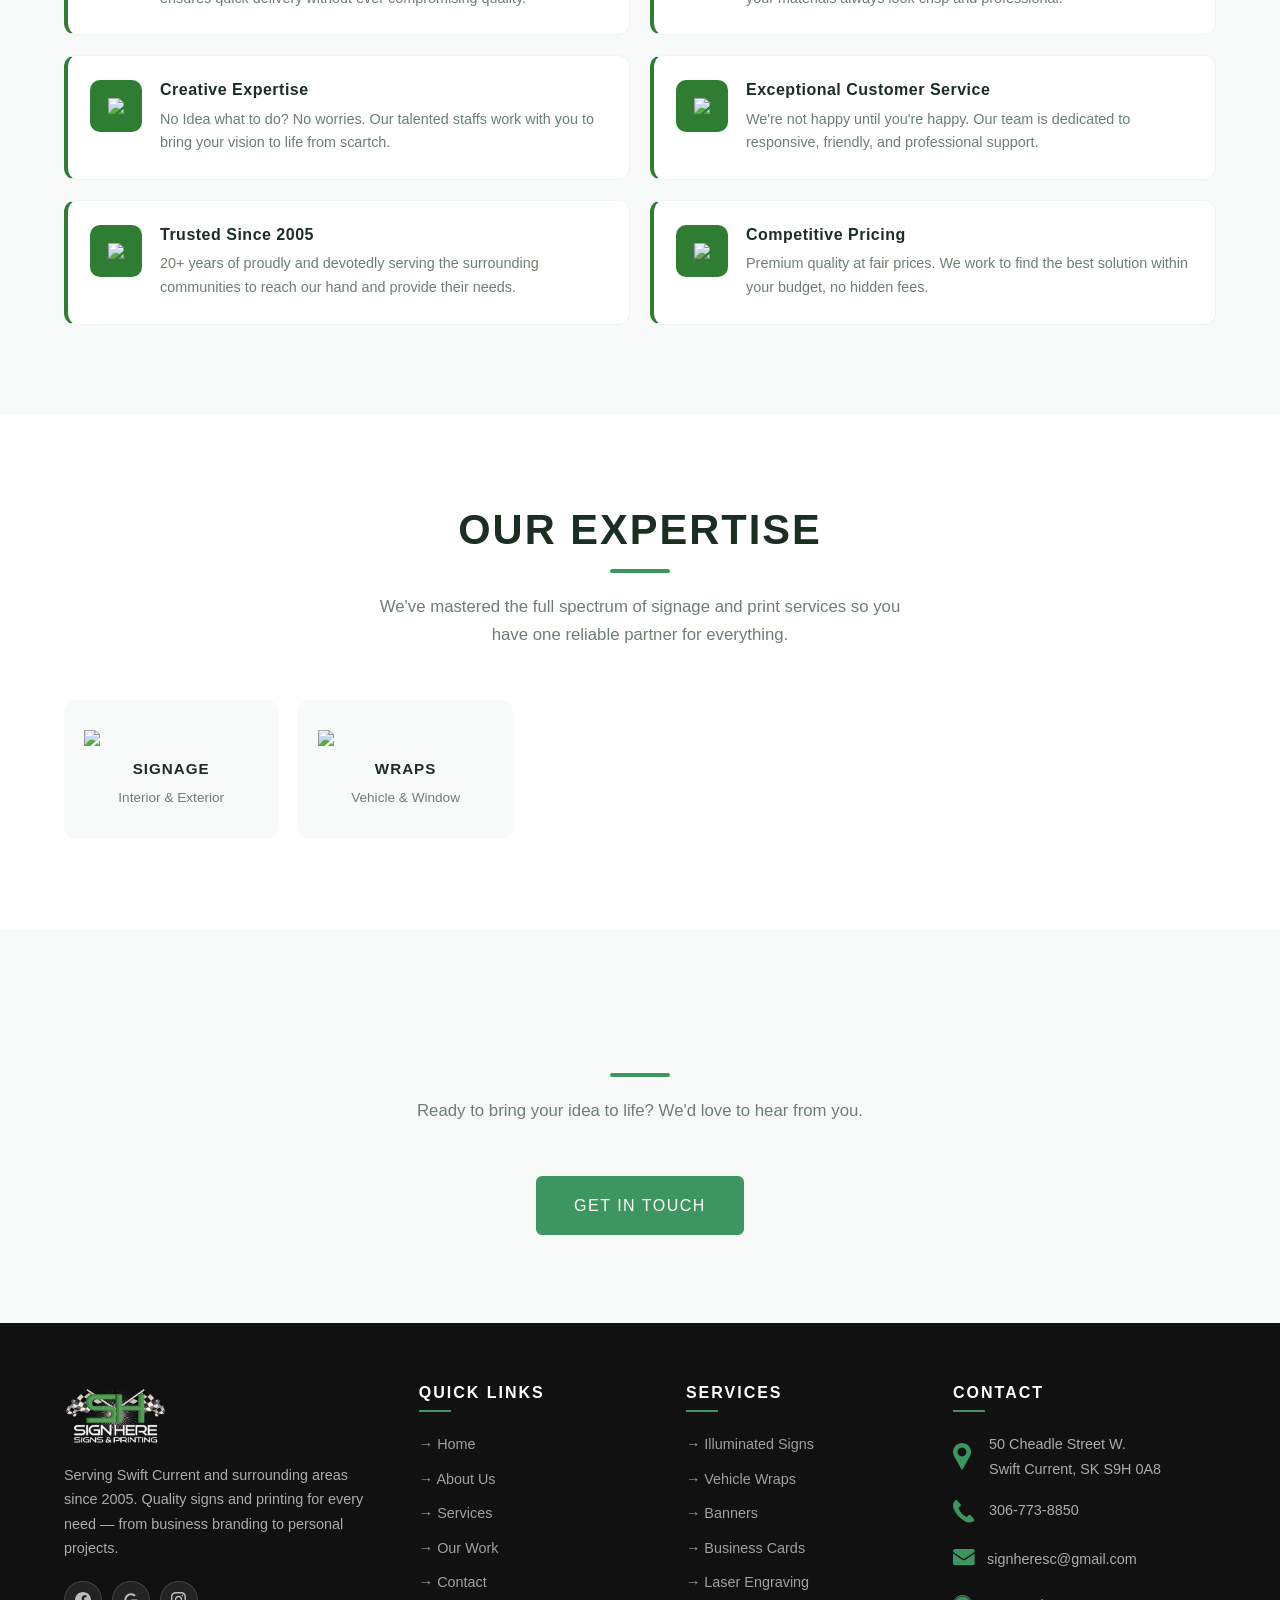
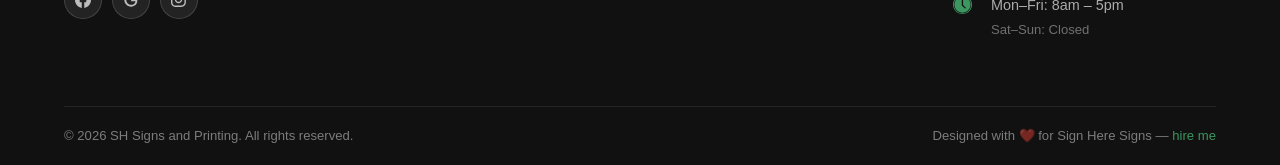
==== commit bf9eee36: "Add files via upload" ====
--- a/pages/about.html
+++ b/pages/about.html
@@ -54,9 +54,10 @@
 <section class="about-story section-pad" aria-labelledby="story-heading">
   <div class="container">
     <div class="about-story-grid">
-      <div class="about-story-img reveal-left">
+      <div class="about-story-img reveal-left"> 
+
         <div class="about-img-placeholder" role="img" aria-label="Sign Here Signs & Printing storefront">
-          🏪
+          <img src="../images/signhere_facade.jpg" alt="Front Store">
           <span>Our Shop – Swift Current</span>
         </div>
       </div>
@@ -94,42 +95,42 @@
 
     <div class="why-cards-grid">
       <div class="why-card reveal">
-        <div class="why-card-icon" aria-hidden="true" style="background:#2e7d32;">⚡</div>
+        <div class="why-card-icon" aria-hidden="true" style="background:#2e7d32;"><img src="../images/icons/lightning.svg"> </div>
         <div class="why-card-body">
           <h4>Fast Turnaround Times</h4>
           <p>We understand your business can't wait. Our streamlined process ensures quick delivery without ever compromising quality.</p>
         </div>
       </div>
       <div class="why-card reveal">
-        <div class="why-card-icon" aria-hidden="true" style="background:#2e7d32;">🏆</div>
+        <div class="why-card-icon" aria-hidden="true" style="background:#2e7d32;"><img src="../images/icons/award.svg"></div>
         <div class="why-card-body">
           <h4>Top-of-the-Line Technology</h4>
           <p>We invest in the best printing and production equipment available so your materials always look crisp and professional.</p>
         </div>
       </div>
       <div class="why-card reveal">
-        <div class="why-card-icon" aria-hidden="true" style="background:#2e7d32;">🎨</div>
-        <div class="why-card-body">
-          <h4>In-House Design Team</h4>
-          <p>No artwork? No worries. Our talented designers work with you to bring your vision to life from scratch.</p>
-        </div>
-      </div>
-      <div class="why-card reveal">
-        <div class="why-card-icon" aria-hidden="true" style="background:#2e7d32;">🤝</div>
+        <div class="why-card-icon" aria-hidden="true" style="background:#2e7d32;"><img src="../images/icons/idea.svg"></div>
+        <div class="why-card-body">
+          <h4>Creative Expertise</h4>
+          <p>No Idea what to do? No worries. Our talented staffs work with you to bring your vision to life from scartch.</p>
+        </div>
+      </div>
+      <div class="why-card reveal">
+        <div class="why-card-icon" aria-hidden="true" style="background:#2e7d32;"><img src="../images/icons/deal.svg"></div>
         <div class="why-card-body">
           <h4>Exceptional Customer Service</h4>
           <p>We're not happy until you're happy. Our team is dedicated to responsive, friendly, and professional support.</p>
         </div>
       </div>
       <div class="why-card reveal">
-        <div class="why-card-icon" aria-hidden="true" style="background:#2e7d32;">🌍</div>
-        <div class="why-card-body">
-          <h4>Local Expertise, Wide Range</h4>
-          <p>20+ years serving Swift Current means we know local businesses and their unique needs inside and out.</p>
-        </div>
-      </div>
-      <div class="why-card reveal">
-        <div class="why-card-icon" aria-hidden="true" style="background:#2e7d32;">💰</div>
+        <div class="why-card-icon" aria-hidden="true" style="background:#2e7d32;"><img src="../images/icons/check.svg"></div>
+        <div class="why-card-body">
+          <h4>Trusted Since 2005</h4>
+          <p>20+ years of proudly and devotedly serving the surrounding communities to reach our hand and provide their needs.</p>
+        </div>
+      </div>
+      <div class="why-card reveal">
+        <div class="why-card-icon" aria-hidden="true" style="background:#2e7d32;"><img src="../images/icons/cash.svg"></div>
         <div class="why-card-body">
           <h4>Competitive Pricing</h4>
           <p>Premium quality at fair prices. We work to find the best solution within your budget, no hidden fees.</p>
@@ -148,29 +149,29 @@
 
     <div style="display:grid;grid-template-columns:repeat(auto-fit,minmax(200px,1fr));gap:20px;margin-top:50px;">
       <div style="text-align:center;padding:30px 20px;background:var(--off-white);border-radius:var(--radius-lg);" class="reveal">
-        <div style="font-size:2.5rem;margin-bottom:14px;" aria-hidden="true">🔠</div>
+        <div style="font-size:2.5rem;margin-bottom:14px;" aria-hidden="true"><img src="../images/icons/signage.svg"></div>
         <h4 style="font-family:'Oswald',sans-serif;font-size:0.95rem;letter-spacing:1px;text-transform:uppercase;margin-bottom:8px;">Signage</h4>
         <p style="font-size:0.85rem;color:var(--text-light);">Interior &amp; Exterior</p>
       </div>
       <div style="text-align:center;padding:30px 20px;background:var(--off-white);border-radius:var(--radius-lg);" class="reveal">
-        <div style="font-size:2.5rem;margin-bottom:14px;" aria-hidden="true">🚗</div>
+        <div style="font-size:2.5rem;margin-bottom:14px;" aria-hidden="true"><img src="../images/icons/vehicle_wrap.svg"></div>
         <h4 style="font-family:'Oswald',sans-serif;font-size:0.95rem;letter-spacing:1px;text-transform:uppercase;margin-bottom:8px;">Wraps</h4>
         <p style="font-size:0.85rem;color:var(--text-light);">Vehicle &amp; Window</p>
       </div>
       <div style="text-align:center;padding:30px 20px;background:var(--off-white);border-radius:var(--radius-lg);" class="reveal">
-        <div style="font-size:2.5rem;margin-bottom:14px;" aria-hidden="true">📄</div>
+        <div style="font-size:2.5rem;margin-bottom:14px;" aria-hidden="true"><img src="../images/icons/printer.svg"></div>
         <h4 style="font-family:'Oswald',sans-serif;font-size:0.95rem;letter-spacing:1px;text-transform:uppercase;margin-bottom:8px;">Print</h4>
         <p style="font-size:0.85rem;color:var(--text-light);">All Materials</p>
       </div>
       <div style="text-align:center;padding:30px 20px;background:var(--off-white);border-radius:var(--radius-lg);" class="reveal">
-        <div style="font-size:2.5rem;margin-bottom:14px;" aria-hidden="true">✂️</div>
+        <div style="font-size:2.5rem;margin-bottom:14px;" aria-hidden="true"><img src="../images/icons/laser_engraver.svg"></div>
         <h4 style="font-family:'Oswald',sans-serif;font-size:0.95rem;letter-spacing:1px;text-transform:uppercase;margin-bottom:8px;">CNC &amp; Laser</h4>
         <p style="font-size:0.85rem;color:var(--text-light);">Precision Cutting</p>
       </div>
       <div style="text-align:center;padding:30px 20px;background:var(--off-white);border-radius:var(--radius-lg);" class="reveal">
-        <div style="font-size:2.5rem;margin-bottom:14px;" aria-hidden="true">🎨</div>
-        <h4 style="font-family:'Oswald',sans-serif;font-size:0.95rem;letter-spacing:1px;text-transform:uppercase;margin-bottom:8px;">Design</h4>
-        <p style="font-size:0.85rem;color:var(--text-light);">Creative Layouts</p>
+        <div style="font-size:2.5rem;margin-bottom:14px;" aria-hidden="true"><img src="../images/icons/sign_installation.svg"></div>
+        <h4 style="font-family:'Oswald',sans-serif;font-size:0.95rem;letter-spacing:1px;text-transform:uppercase;margin-bottom:8px;">REPAIR & INSTALL</h4>
+        <p style="font-size:0.85rem;color:var(--text-light);">Dedicated with Care</p>
       </div>
     </div>
   </div>
@@ -193,17 +194,21 @@
   <div class="container">
     <div class="footer-grid">
       <div class="footer-brand">
-        <img src="../images/logo.jpg" alt="Sign Here Signs & Printing Logo" width="64" height="64">
-        <p>Serving Swift Current and surrounding areas since 2005. Quality signs and printing for every need.</p>
+        <img src="../images/logo_white.png" alt="Sign Here Signs & Printing Logo" width="64" height="64">
+        <p>Serving Swift Current and surrounding areas since 2005. Quality signs and printing for every need — from business branding to personal projects.</p>
         <div class="footer-socials">
-          <a href="https://www.facebook.com" target="_blank" rel="noopener noreferrer" aria-label="Facebook">
+          <a href="https://www.facebook.com/sign.signs" target="_blank" rel="noopener noreferrer" aria-label="Facebook">
             <svg width="16" height="16" viewBox="0 0 24 24" fill="currentColor" aria-hidden="true"><path d="M24 12.073c0-6.627-5.373-12-12-12s-12 5.373-12 12c0 5.99 4.388 10.954 10.125 11.854v-8.385H7.078v-3.47h3.047V9.43c0-3.007 1.792-4.669 4.533-4.669 1.312 0 2.686.235 2.686.235v2.953H15.83c-1.491 0-1.956.925-1.956 1.874v2.25h3.328l-.532 3.47h-2.796v8.385C19.612 23.027 24 18.062 24 12.073z"/></svg>
           </a>
-          <a href="https://www.google.com/maps/search/Sign+Here+Signs+Swift+Current" target="_blank" rel="noopener noreferrer" aria-label="Google">
+          <a href="https://www.google.com/search?sca_esv=516c7d9f503f7416&rlz=1C1PNBB_enPH1158PH1158&sxsrf=ANbL-n7bKEoaVQSa3A9bMGZte54_b7y3lg:1780491302475&si=AL3DRZHrmvnFAVQPOO2Bzhf8AX9KZZ6raUI_dT7DG_z0kV2_x_lG4kUCnuw3X_PSFz5sjS7cGm407oRcO-1PHJi2bkcAo6SmpMbk2y2PmM0gn7NehJ7FiroXHPZEqHxNwiuZ-EO7xLgZnw7rovccYuZUv94QKRDe_w%3D%3D&q=Sign+Here+Signs+%26+Printing+Reviews&sa=X&ved=2ahUKEwjM--_8juuUAxWvgVYBHeNnNYwQ0bkNegQIJBAI&biw=1920&bih=911&dpr=1#" target="_blank" rel="noopener noreferrer" aria-label="Google">
             <svg width="16" height="16" viewBox="0 0 24 24" fill="currentColor" aria-hidden="true"><path d="M21.35 11.1H12.18V13.83H18.69C18.36 17.64 15.19 19.27 12.19 19.27C8.36 19.27 5 16.25 5 12C5 7.9 8.2 4.73 12.2 4.73C15.29 4.73 17.1 6.7 17.1 6.7L19 4.72C19 4.72 16.56 2 12.1 2C6.42 2 2.03 6.8 2.03 12C2.03 17.05 6.16 22 12.25 22C17.6 22 21.5 18.33 21.5 12.91C21.5 11.76 21.35 11.1 21.35 11.1Z"/></svg>
           </a>
-          <a href="https://www.youtube.com" target="_blank" rel="noopener noreferrer" aria-label="YouTube">
-            <svg width="16" height="16" viewBox="0 0 24 24" fill="currentColor" aria-hidden="true"><path d="M23.495 6.205a3.007 3.007 0 0 0-2.088-2.088c-1.87-.501-9.396-.501-9.396-.501s-7.507-.01-9.396.501A3.007 3.007 0 0 0 .527 6.205a31.247 31.247 0 0 0-.522 5.805 31.247 31.247 0 0 0 .522 5.783 3.007 3.007 0 0 0 2.088 2.088c1.868.502 9.396.502 9.396.502s7.506 0 9.396-.502a3.007 3.007 0 0 0 2.088-2.088 31.247 31.247 0 0 0 .5-5.783 31.247 31.247 0 0 0-.5-5.805zM9.609 15.601V8.408l6.264 3.602z"/></svg>
+          <a href="#" target="_blank" rel="noopener noreferrer" aria-label="Instagram">
+            <svg width="16" height="16" viewBox="0 0 24 24" fill="currentColor" aria-hidden="true"><path d="M22.4,6.7c0-0.3,0-0.6-0.1-0.8C21.8,2.4,19,0,15.5,0H6.8c-1,0-2,0.2-2.9,0.6C1.4,1.9,0.1,3.9,0,6.8c0,2.9,0,5.8,0,8.7
+            c0,0.5,0,0.9,0.1,1.4c0.5,2.9,3.1,5.4,6,5.5c1.7,0.1,3.4,0,5,0v0c1.5,0,2.9,0,4.4,0c0.5,0,0.9,0,1.4-0.1c3.2-0.7,5.4-3.3,5.4-6.5
+            C22.4,12.7,22.4,9.7,22.4,6.7z M20.3,15.5c0,2.8-2,4.8-4.8,4.8c-2.9,0-5.8,0-8.7,0c-2.7,0-4.7-2-4.7-4.7c0-2.9,0-5.8,0-8.8
+            c0-2.7,2-4.7,4.7-4.7c1.5,0,2.9,0,4.4,0h4.3c2.7,0,4.7,2,4.7,4.7V15.5z"/><path d="M11.3,5.7c-3,0-5.5,2.5-5.5,5.5c0,3.1,2.4,5.5,5.5,5.5c3,0,5.5-2.4,5.5-5.5C16.8,8.2,14.3,5.7,11.3,5.7z M11.3,14.7
+            c-1.9,0-3.5-1.6-3.5-3.5c0-1.9,1.6-3.5,3.5-3.5c1.9,0,3.5,1.6,3.5,3.5C14.8,13.1,13.2,14.7,11.3,14.7z"/><path d="M17.1,4c-0.7,0-1.3,0.6-1.3,1.3c0,0.7,0.6,1.3,1.3,1.3c0.7,0,1.3-0.6,1.3-1.3C18.4,4.6,17.8,4,17.1,4z"/></svg>
           </a>
         </div>
       </div>
@@ -233,26 +238,42 @@
       <div class="footer-col">
         <h4>Contact</h4>
         <div class="footer-contact-item">
-          <span class="icon" aria-hidden="true">📍</span>
-          <div>50 Cheadle Street W.<br>Swift Current, SK S9H 0A8</div>
-        </div>
-        <div class="footer-contact-item">
-          <span class="icon" aria-hidden="true">📞</span>
+          <span class="icon" aria-hidden="true"><svg width="24" height="42" viewBox="0 0 24 24" fill="currentColor" aria-hidden="true"><path d="M8.8,26.8c-0.1-0.2-0.3-0.3-0.4-0.5c-2.4-4.3-4.8-8.7-7.2-13c-0.9-1.6-1.3-3.4-1.1-5.3c0.4-3.2,2-5.7,5-7.1
+  c3-1.5,6-1.3,8.9,0.6c2.2,1.5,3.5,3.6,3.9,6.2c0.3,2-0.1,3.8-1,5.5c-2.4,4.3-4.8,8.7-7.2,13c-0.1,0.2-0.3,0.3-0.4,0.5
+  C9,26.8,8.9,26.8,8.8,26.8z M9,4.5c-2.4,0-4.4,1.9-4.5,4.4c-0.1,2.4,1.9,4.5,4.4,4.5c2.5,0,4.5-1.9,4.5-4.4C13.4,6.6,11.4,4.5,9,4.5
+  z"/></svg></span>
+          <div><a href="https://www.google.com/maps?ll=50.28328,-107.801058&z=16&t=m&hl=en-GB&gl=US&mapclient=embed&q=50+Cheadle+St+W+Swift+Current,+SK+S9H+0A8">50 Cheadle Street W.<br>Swift Current, SK S9H 0A8</a></div>
+        </div>
+        <div class="footer-contact-item">
+          <span class="icon" aria-hidden="true"><svg width="24" height="24" viewBox="0 0 24 24" fill="currentColor" aria-hidden="true"><path d="M13.4,17.1c0.7-0.7,1.4-1.3,2-1.9c0.8-0.7,1.5-0.7,2.2,0.1c1,1.1,2.1,2.3,3.1,3.4c0.8,0.9,0.7,1.8-0.3,2.5
+  c-1.2,0.9-2.6,1.1-4.1,1.2c-1.9,0.1-3.6-0.6-5.2-1.6C6.7,18,3.2,14.4,1,9.7C0.7,9,0.4,8.3,0.3,7.6C-0.4,5,0.3,2.8,1.9,0.8
+  C2,0.6,2.2,0.5,2.4,0.3C3-0.2,3.7-0.1,4.2,0.5c0.9,0.9,1.7,1.9,2.5,2.8C7,3.6,7.3,3.9,7.5,4.1c0.6,0.7,0.6,1.4-0.1,2.1
+  C6.8,6.7,6.2,7.3,5.5,7.9C5.4,8,5.3,8.1,5.4,8.3c1.2,2.5,2.6,4.8,4.9,6.6C11.3,15.6,12.3,16.3,13.4,17.1z"/></svg></span>
           <div><a href="tel:3067738850">306-773-8850</a></div>
         </div>
         <div class="footer-contact-item">
-          <span class="icon" aria-hidden="true">✉️</span>
+          <span class="icon" aria-hidden="true"><svg width="22" height="22" viewBox="0 0 24 24" fill="currentColor" aria-hidden="true"> <path d="M23.6,5c0,3.6,0,7.2,0,10.9c0,0,0,0,0,0c-0.3,1.3-1.1,1.8-2.4,1.8c-6.3,0-12.6,0-18.9,0c-0.1,0-0.2,0-0.2,0
+    c-1.2,0-2.2-1-2.2-2.2C0,12,0,8.6,0,5.2C0,5.1,0,5,0,5c0,0,0.1,0,0.1,0c3.2,2.1,6.4,4.3,9.6,6.4c1.4,1,2.8,1,4.3,0
+    c2.9-1.9,5.7-3.8,8.6-5.7C22.9,5.5,23.3,5.2,23.6,5z"/>
+  <path d="M23.6,2.5c-0.1,0.2-0.1,0.5-0.3,0.7c-0.2,0.3-0.4,0.6-0.7,0.7c-3.2,2.2-6.4,4.3-9.7,6.4c-0.8,0.5-1.6,0.5-2.4,0
+    C7.4,8.2,4.2,6.1,0.9,3.9C0.2,3.4-0.2,2.5,0.1,1.6c0.3-0.9,1-1.5,2-1.6c0.1,0,0.1,0,0.2,0c6.3,0,12.7,0,19,0c1.1,0,1.9,0.6,2.2,1.5
+    c0,0.1,0.1,0.3,0.1,0.4C23.6,2.1,23.6,2.3,23.6,2.5z"/></svg></span>
           <div><a href="mailto:signheresc@gmail.com">signheresc@gmail.com</a></div>
         </div>
         <div class="footer-contact-item">
-          <span class="icon" aria-hidden="true">🕐</span>
-          <div>Mon–Fri: 8am – 5pm</div>
-        </div>
-      </div>
-    </div>
+          <span class="icon" aria-hidden="true"><svg width="26" height="26" viewBox="0 0 24 24" fill="currentColor" aria-hidden="true"><path d="M8.8,17.6C4,17.6,0,13.7,0,8.8C0,4,4,0,8.8,0c4.9,0,8.8,4,8.8,8.8C17.6,13.7,13.7,17.6,8.8,17.6z M8.8,0.9c-4.4,0-8,3.6-8,8
+  c0,4.4,3.6,8,8,8c4.4,0,8-3.6,8-8C16.8,4.4,13.2,0.9,8.8,0.9z"/>
+<path d="M8.8,1.3c-4.1,0-7.5,3.4-7.5,7.5c0,4.1,3.4,7.5,7.5,7.5c4.1,0,7.5-3.4,7.5-7.5S12.9,1.3,8.8,1.3z M11.6,12.3
+  c-0.1,0.1-0.3,0.2-0.4,0.2s-0.3-0.1-0.4-0.2L8.1,9.6V5c0-0.3,0.3-0.6,0.6-0.6c0.3,0,0.6,0.3,0.6,0.6v4.2l2.3,2.3
+  C11.9,11.7,11.9,12,11.6,12.3z"/></svg></span>
+          <div>Mon–Fri: 8am – 5pm<br><span style="color:rgba(255,255,255,0.4);font-size:0.82rem">Sat–Sun: Closed</span></div>
+        </div>
+      </div>
+    </div>
+
     <div class="footer-bottom">
       <p>&copy; 2026 SH Signs and Printing. All rights reserved.</p>
-      <p class="footer-credit">Designed with ❤️ for Sign Here Signs &mdash; <a href="mailto:anjo.debelen@gmail.com">hire me</a></p>
+      <p class="footer-credit">Designed with ❤️ for Sign Here Signs &mdash; <a href="mailto:addesign.creatives@gmail.com">hire me</a></p>
     </div>
   </div>
 </footer>
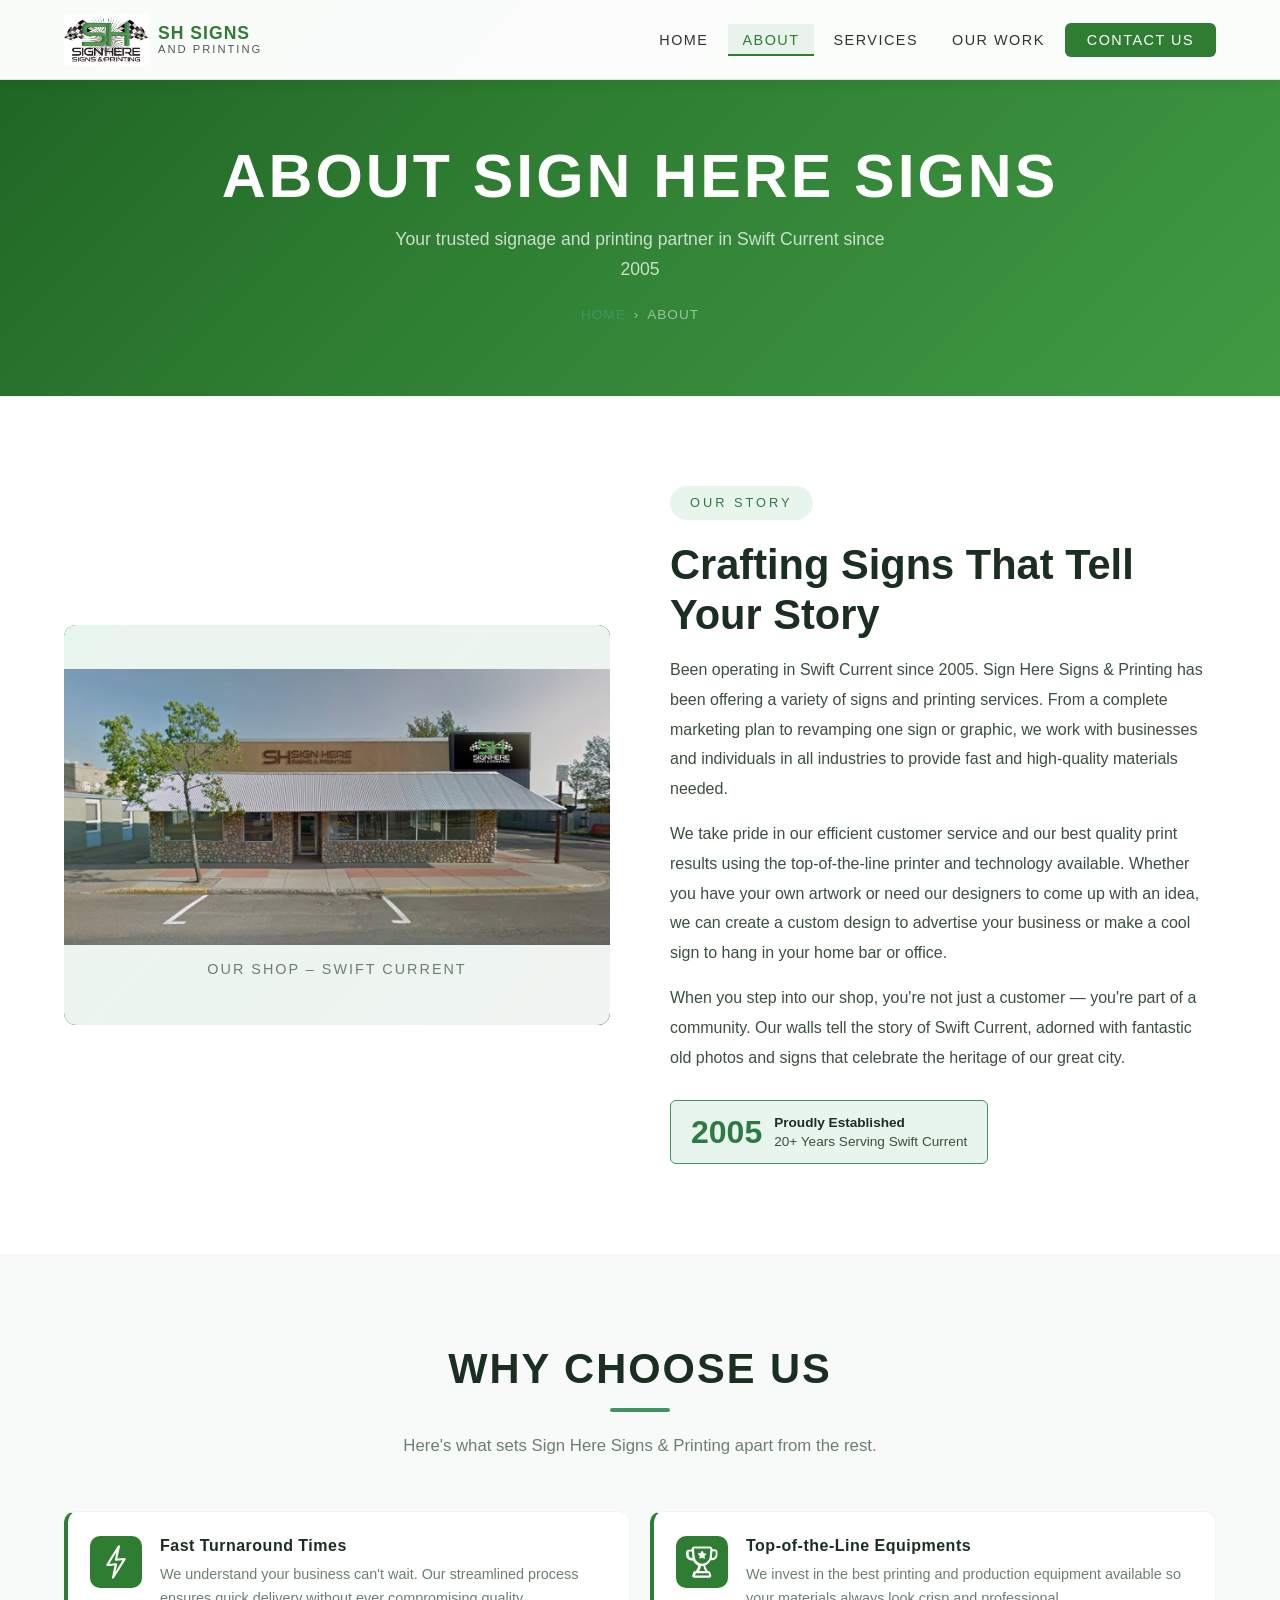
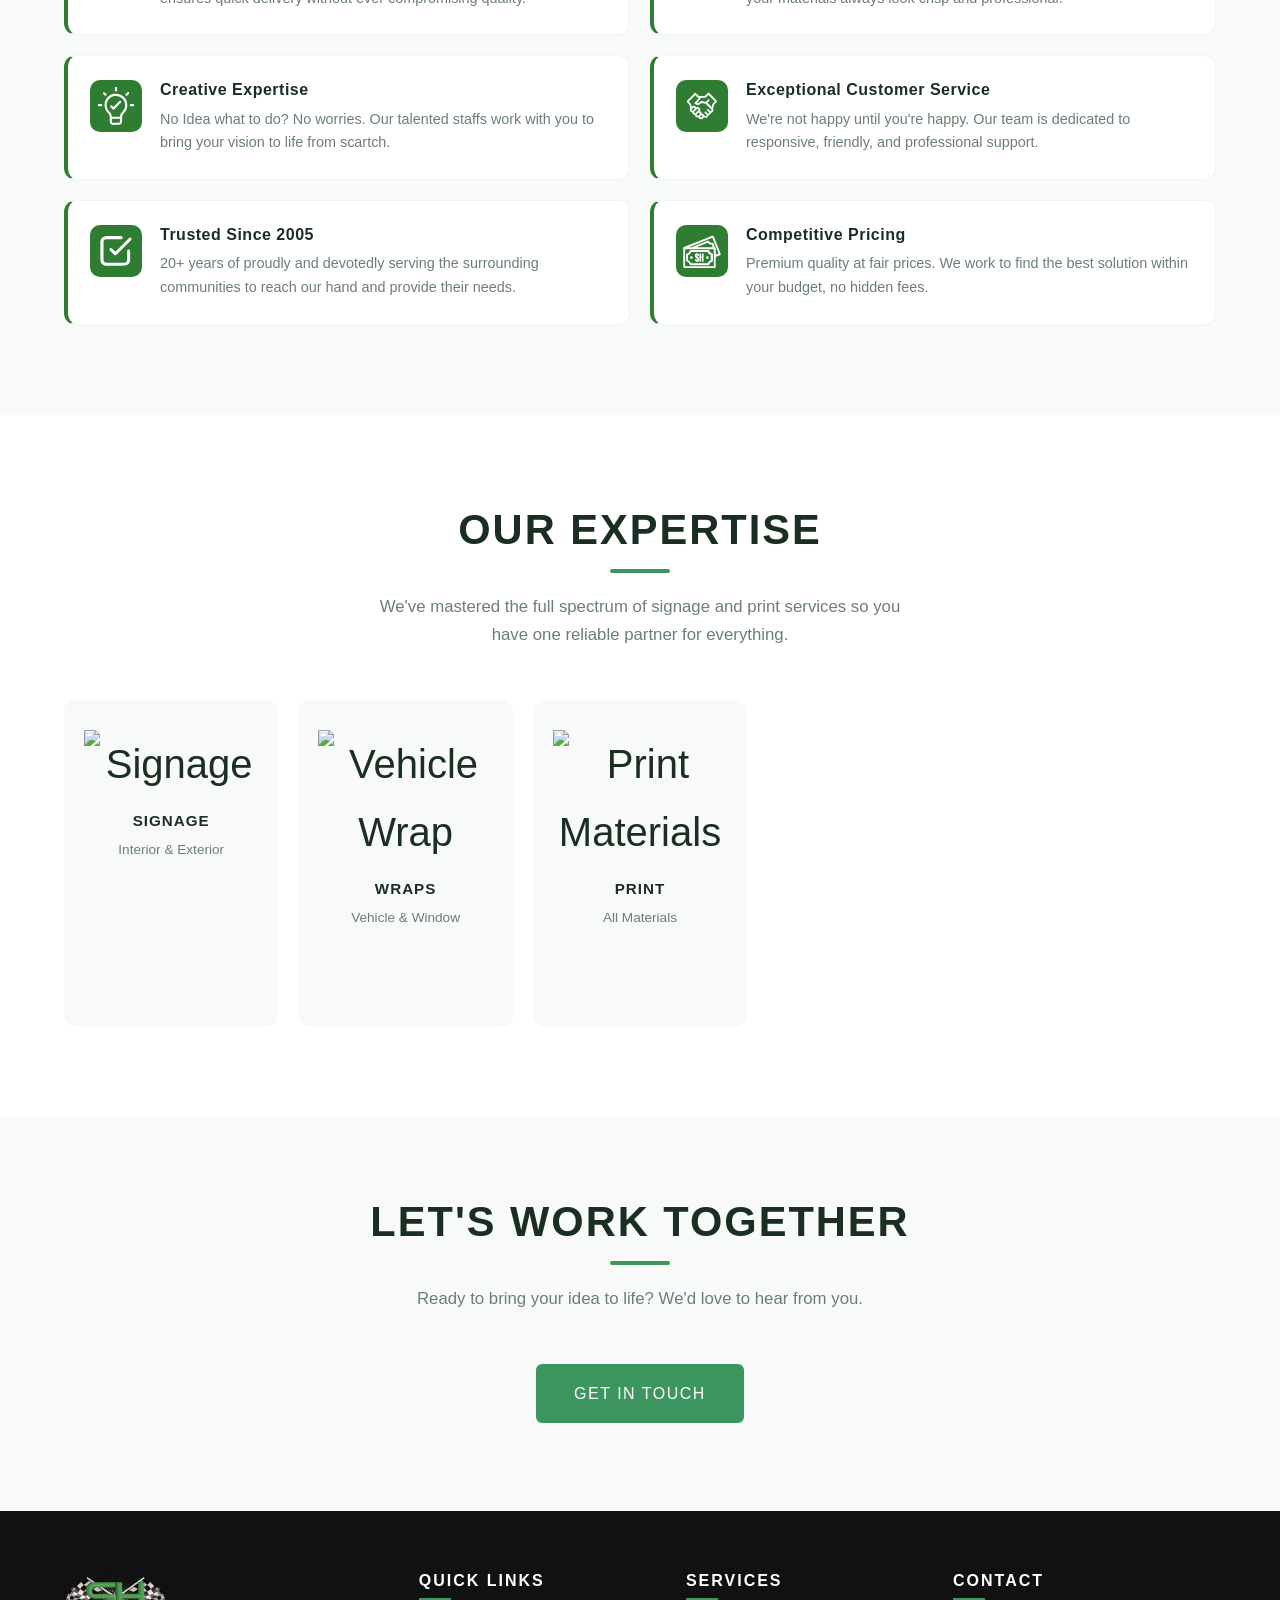
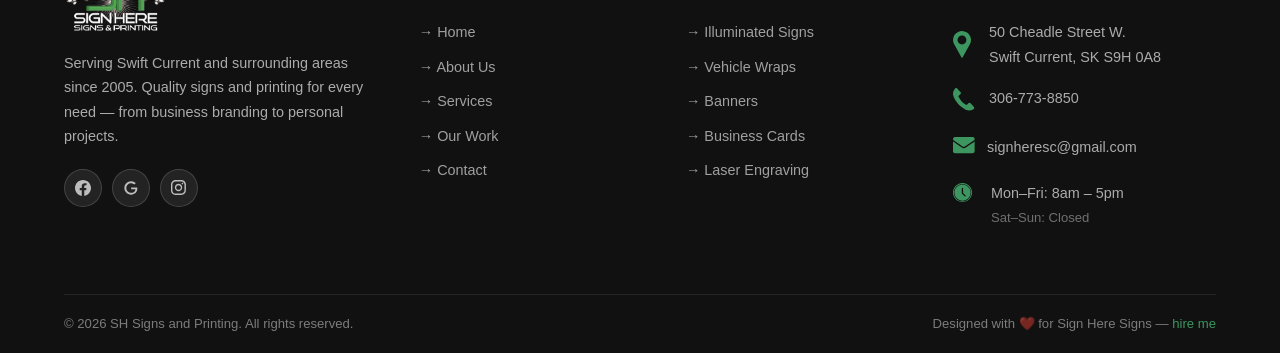
==== commit e17d4e27: "Add files via upload" ====
--- a/pages/about.html
+++ b/pages/about.html
@@ -95,42 +95,42 @@
 
     <div class="why-cards-grid">
       <div class="why-card reveal">
-        <div class="why-card-icon" aria-hidden="true" style="background:#2e7d32;"><img src="../images/icons/lightning.svg"> </div>
+        <div class="why-card-icon" aria-hidden="true" style="background:#2e7d32;"><img src="../images/icons/lightning.svg" alt="Fast Turnaround Times"> </div>
         <div class="why-card-body">
           <h4>Fast Turnaround Times</h4>
           <p>We understand your business can't wait. Our streamlined process ensures quick delivery without ever compromising quality.</p>
         </div>
       </div>
       <div class="why-card reveal">
-        <div class="why-card-icon" aria-hidden="true" style="background:#2e7d32;"><img src="../images/icons/award.svg"></div>
-        <div class="why-card-body">
-          <h4>Top-of-the-Line Technology</h4>
+        <div class="why-card-icon" aria-hidden="true" style="background:#2e7d32;"><img src="../images/icons/award.svg" alt="Top of the line equipment"></div>
+        <div class="why-card-body">
+          <h4>Top-of-the-Line Equipments</h4>
           <p>We invest in the best printing and production equipment available so your materials always look crisp and professional.</p>
         </div>
       </div>
       <div class="why-card reveal">
-        <div class="why-card-icon" aria-hidden="true" style="background:#2e7d32;"><img src="../images/icons/idea.svg"></div>
+        <div class="why-card-icon" aria-hidden="true" style="background:#2e7d32;"><img src="../images/icons/idea.svg" alt="Creative Expertise"></div>
         <div class="why-card-body">
           <h4>Creative Expertise</h4>
           <p>No Idea what to do? No worries. Our talented staffs work with you to bring your vision to life from scartch.</p>
         </div>
       </div>
       <div class="why-card reveal">
-        <div class="why-card-icon" aria-hidden="true" style="background:#2e7d32;"><img src="../images/icons/deal.svg"></div>
+        <div class="why-card-icon" aria-hidden="true" style="background:#2e7d32;"><img src="../images/icons/deal.svg" alt="Customer Service"></div>
         <div class="why-card-body">
           <h4>Exceptional Customer Service</h4>
           <p>We're not happy until you're happy. Our team is dedicated to responsive, friendly, and professional support.</p>
         </div>
       </div>
       <div class="why-card reveal">
-        <div class="why-card-icon" aria-hidden="true" style="background:#2e7d32;"><img src="../images/icons/check.svg"></div>
+        <div class="why-card-icon" aria-hidden="true" style="background:#2e7d32;"><img src="../images/icons/check.svg" alt="Trusted Since 2005"></div>
         <div class="why-card-body">
           <h4>Trusted Since 2005</h4>
           <p>20+ years of proudly and devotedly serving the surrounding communities to reach our hand and provide their needs.</p>
         </div>
       </div>
       <div class="why-card reveal">
-        <div class="why-card-icon" aria-hidden="true" style="background:#2e7d32;"><img src="../images/icons/cash.svg"></div>
+        <div class="why-card-icon" aria-hidden="true" style="background:#2e7d32;"><img src="../images/icons/cash.svg" alt="Competitive Pricing"></div>
         <div class="why-card-body">
           <h4>Competitive Pricing</h4>
           <p>Premium quality at fair prices. We work to find the best solution within your budget, no hidden fees.</p>
@@ -149,27 +149,27 @@
 
     <div style="display:grid;grid-template-columns:repeat(auto-fit,minmax(200px,1fr));gap:20px;margin-top:50px;">
       <div style="text-align:center;padding:30px 20px;background:var(--off-white);border-radius:var(--radius-lg);" class="reveal">
-        <div style="font-size:2.5rem;margin-bottom:14px;" aria-hidden="true"><img src="../images/icons/signage.svg"></div>
+        <div style="font-size:2.5rem;margin-bottom:14px;" aria-hidden="true"><img src="../images/icons/signage_about.svg" alt="Signage"></div>
         <h4 style="font-family:'Oswald',sans-serif;font-size:0.95rem;letter-spacing:1px;text-transform:uppercase;margin-bottom:8px;">Signage</h4>
         <p style="font-size:0.85rem;color:var(--text-light);">Interior &amp; Exterior</p>
       </div>
       <div style="text-align:center;padding:30px 20px;background:var(--off-white);border-radius:var(--radius-lg);" class="reveal">
-        <div style="font-size:2.5rem;margin-bottom:14px;" aria-hidden="true"><img src="../images/icons/vehicle_wrap.svg"></div>
+        <div style="font-size:2.5rem;margin-bottom:14px;" aria-hidden="true"><img src="../images/icons/vehicle_wrap_about.svg" alt="Vehicle Wrap"></div>
         <h4 style="font-family:'Oswald',sans-serif;font-size:0.95rem;letter-spacing:1px;text-transform:uppercase;margin-bottom:8px;">Wraps</h4>
         <p style="font-size:0.85rem;color:var(--text-light);">Vehicle &amp; Window</p>
       </div>
       <div style="text-align:center;padding:30px 20px;background:var(--off-white);border-radius:var(--radius-lg);" class="reveal">
-        <div style="font-size:2.5rem;margin-bottom:14px;" aria-hidden="true"><img src="../images/icons/printer.svg"></div>
+        <div style="font-size:2.5rem;margin-bottom:14px;" aria-hidden="true"><img src="../images/icons/printer_about.svg" alt="Print Materials"></div>
         <h4 style="font-family:'Oswald',sans-serif;font-size:0.95rem;letter-spacing:1px;text-transform:uppercase;margin-bottom:8px;">Print</h4>
         <p style="font-size:0.85rem;color:var(--text-light);">All Materials</p>
       </div>
       <div style="text-align:center;padding:30px 20px;background:var(--off-white);border-radius:var(--radius-lg);" class="reveal">
-        <div style="font-size:2.5rem;margin-bottom:14px;" aria-hidden="true"><img src="../images/icons/laser_engraver.svg"></div>
+        <div style="font-size:2.5rem;margin-bottom:14px;" aria-hidden="true"><img src="../images/icons/laser_engraver_about.svg" alt="CNC and Laser"></div>
         <h4 style="font-family:'Oswald',sans-serif;font-size:0.95rem;letter-spacing:1px;text-transform:uppercase;margin-bottom:8px;">CNC &amp; Laser</h4>
         <p style="font-size:0.85rem;color:var(--text-light);">Precision Cutting</p>
       </div>
       <div style="text-align:center;padding:30px 20px;background:var(--off-white);border-radius:var(--radius-lg);" class="reveal">
-        <div style="font-size:2.5rem;margin-bottom:14px;" aria-hidden="true"><img src="../images/icons/sign_installation.svg"></div>
+        <div style="font-size:2.5rem;margin-bottom:14px;" aria-hidden="true"><img src="../images/icons/sign_installation_about.svg" alt="Signage Installation"></div>
         <h4 style="font-family:'Oswald',sans-serif;font-size:0.95rem;letter-spacing:1px;text-transform:uppercase;margin-bottom:8px;">REPAIR & INSTALL</h4>
         <p style="font-size:0.85rem;color:var(--text-light);">Dedicated with Care</p>
       </div>
--- a/css/pages.css
+++ b/css/pages.css
@@ -595,13 +595,14 @@
 
 .service-row-card {
   display: flex;
-  align-items: flex-start;
-  gap: 18px;
+  align-items: stretch;
+  gap: 0;
   background: var(--white);
   border: 1px solid var(--gray-light);
   border-radius: var(--radius-lg);
-  padding: 22px 20px;
-  transition: var(--transition);
+  overflow: hidden;
+  transition: var(--transition);
+  padding: 0;
 }
 
 .service-row-card:hover {
@@ -611,15 +612,21 @@
 }
 
 .service-row-icon {
-  width: 62px;
-  height: 62px;
-  border-radius: 10px;
+  width: 110px;
+  min-height: 140px;
+  flex-shrink: 0;
   background: #2e7d32;
   display: flex;
   align-items: center;
   justify-content: center;
-  font-size: 1.6rem;
-  flex-shrink: 0;
+  font-size: 2.4rem;
+}
+
+.service-row-body {
+  padding: 22px 22px;
+  display: flex;
+  flex-direction: column;
+  justify-content: center;
 }
 
 .service-row-body h3 {
@@ -636,10 +643,21 @@
   font-size: 0.88rem;
   color: var(--text-light);
   line-height: 1.65;
-}
-
-@media (max-width: 750px) {
+  margin: 0;
+}
+
+@media (max-width: 900px) {
   .services-list-new {
     grid-template-columns: 1fr;
   }
 }
+
+@media (max-width: 500px) {
+  .service-row-icon {
+    width: 80px;
+    font-size: 2rem;
+  }
+  .service-row-body {
+    padding: 16px;
+  }
+}
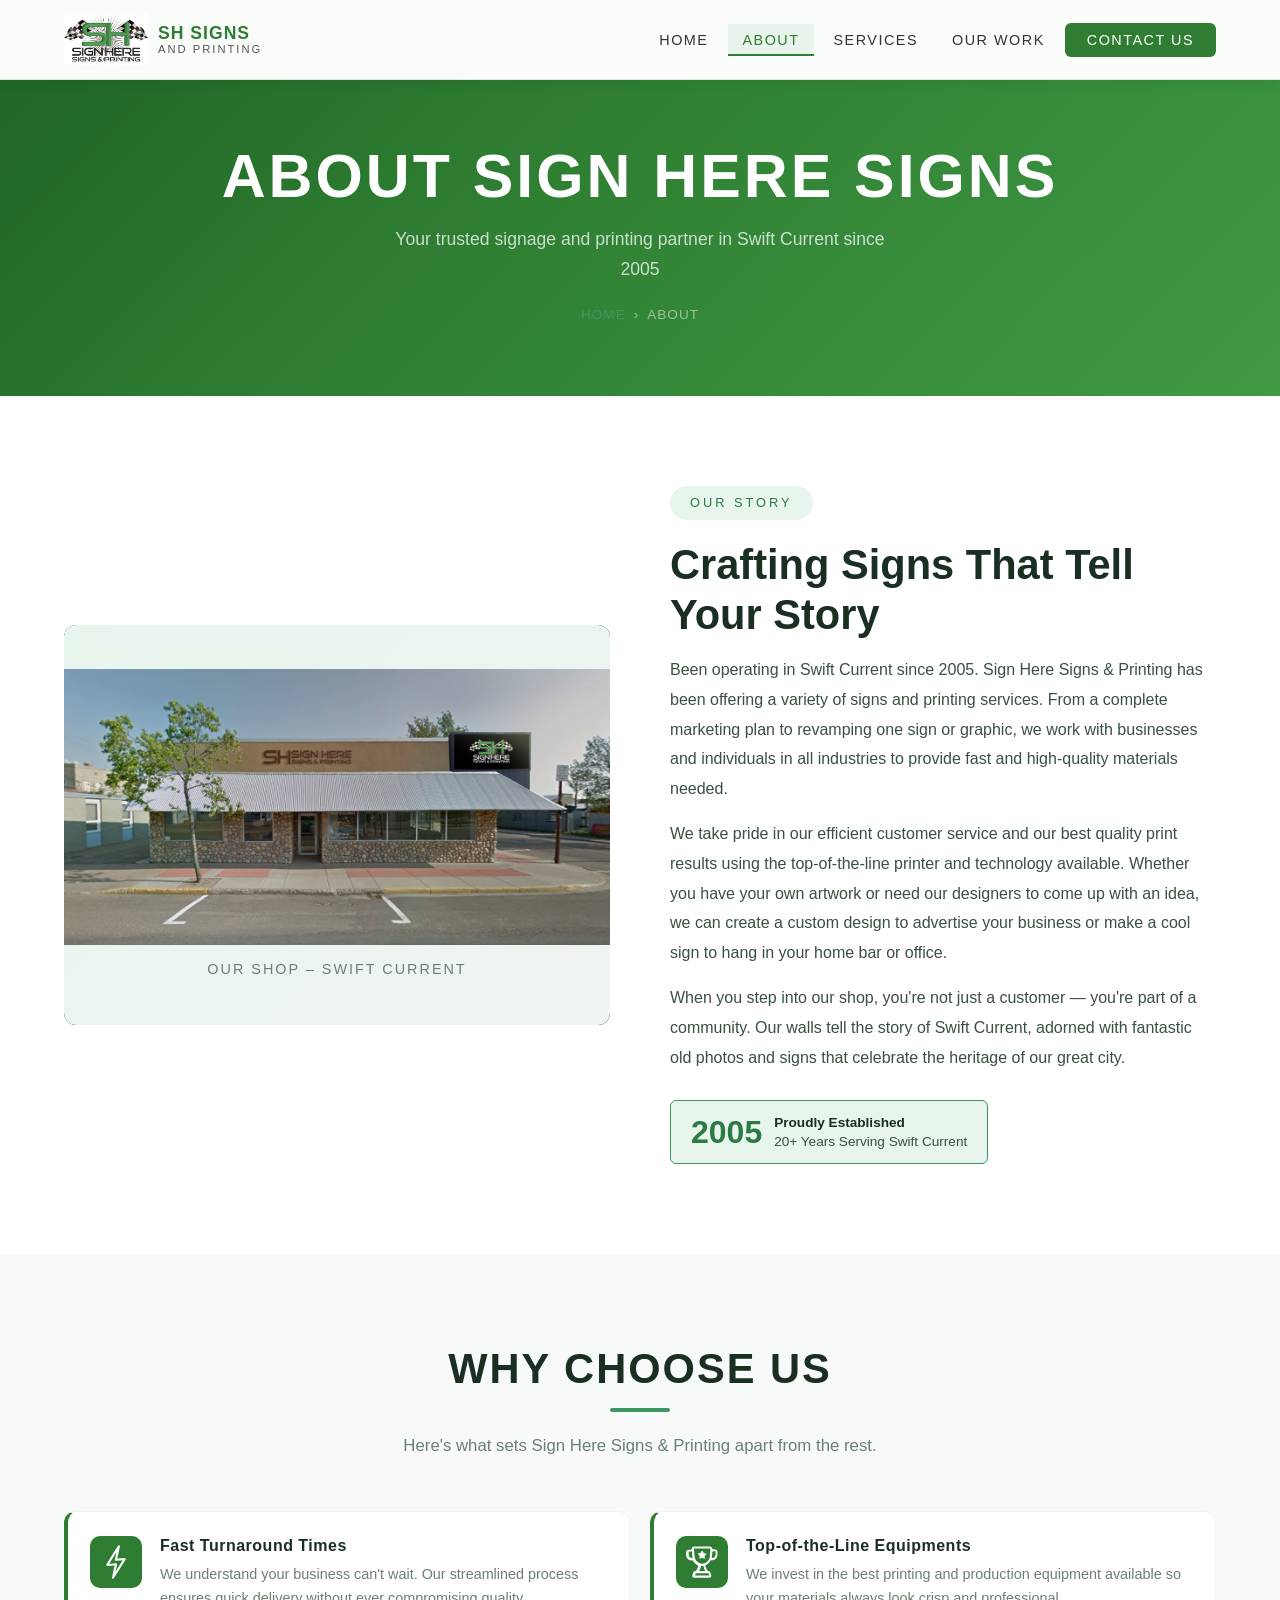
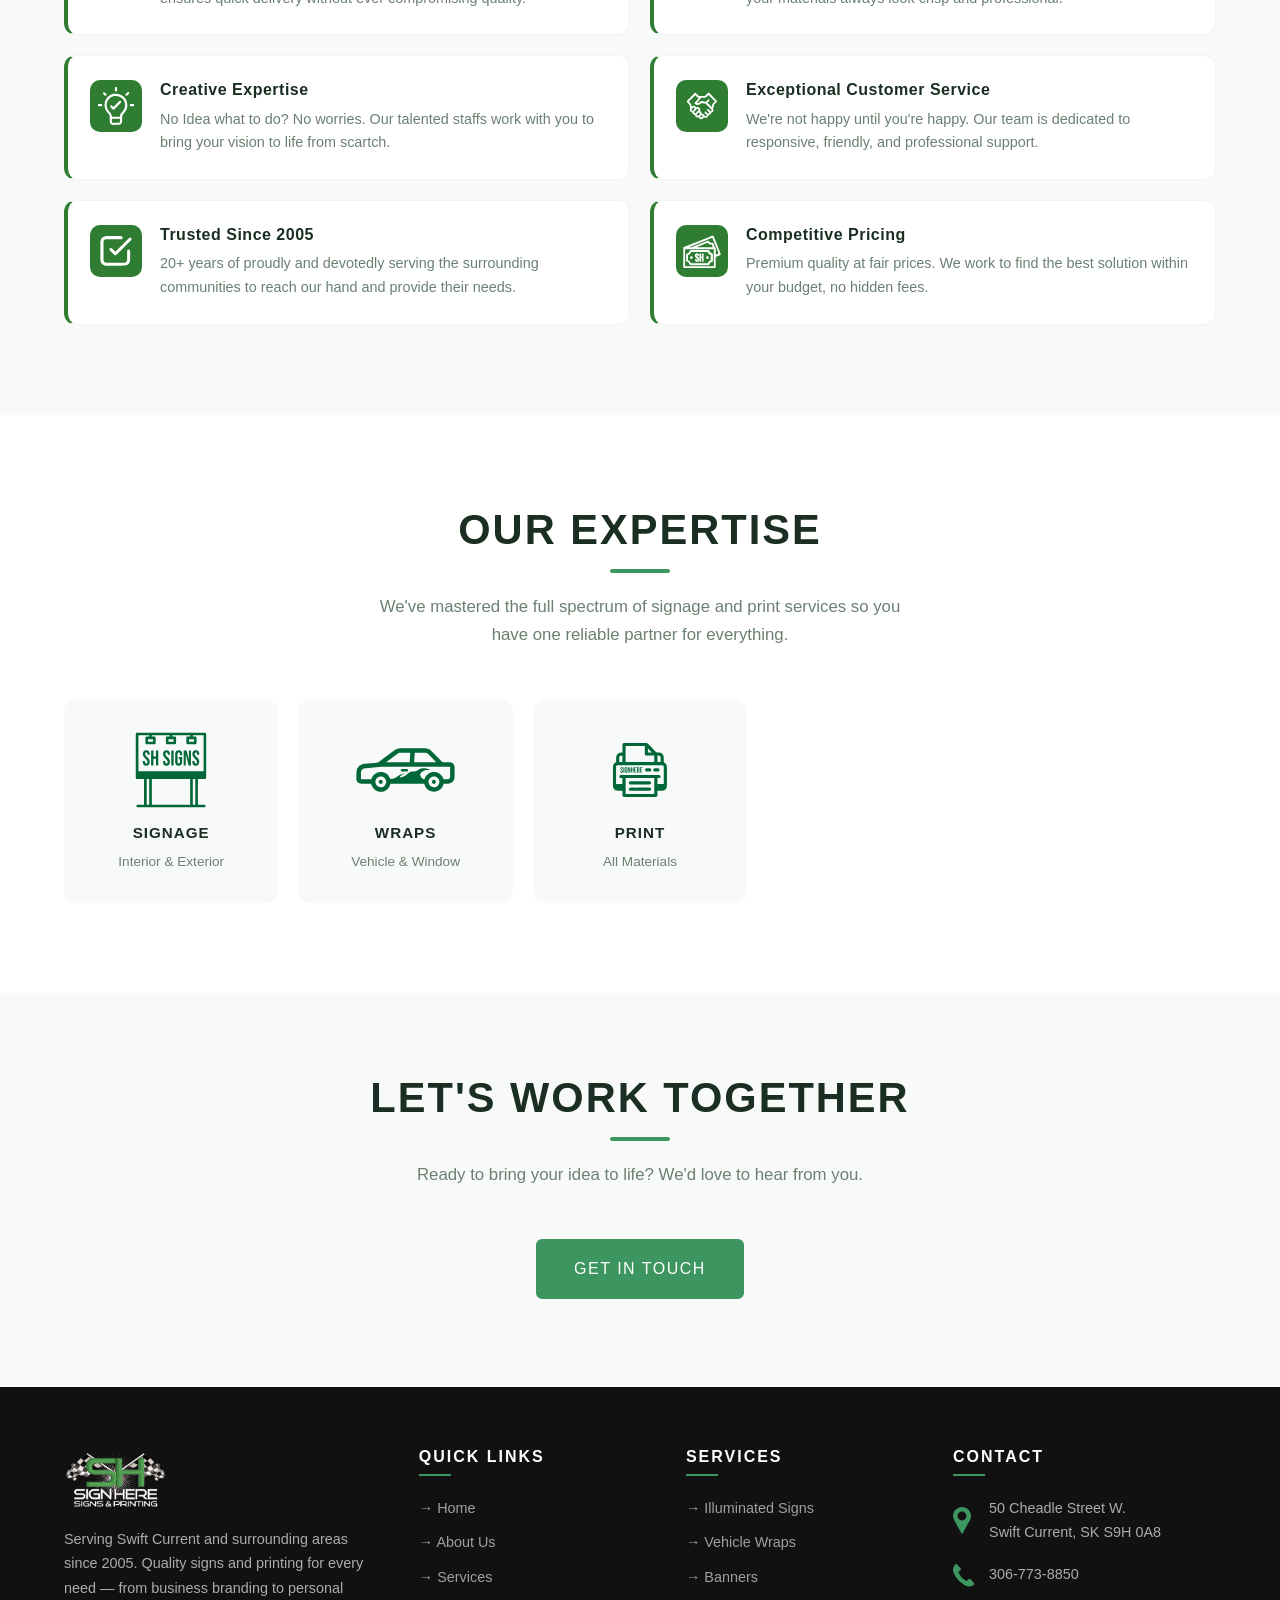
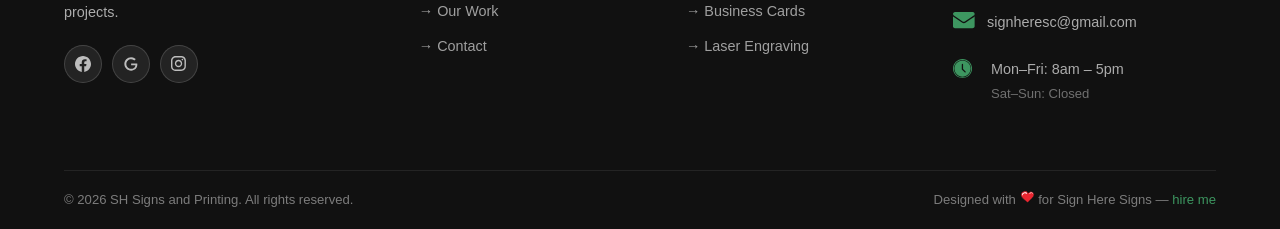
==== commit 3d1ce049: "Add files via upload" ====
--- a/pages/about.html
+++ b/pages/about.html
@@ -273,7 +273,7 @@
 
     <div class="footer-bottom">
       <p>&copy; 2026 SH Signs and Printing. All rights reserved.</p>
-      <p class="footer-credit">Designed with ❤️ for Sign Here Signs &mdash; <a href="mailto:addesign.creatives@gmail.com">hire me</a></p>
+      <p class="footer-credit">Designed with <svg xmlns="http://www.w3.org/2000/svg" viewBox="0 0 14 14" with="15" height="15"><style>@keyframes heartbeat{0%,25%,55%,to{transform:scale(1)}15%{transform:scale(1.08)}40%{transform:scale(1.15)}}.st1{fill:#261f1d}.st2{fill:#fff}</style><g style="transform-origin:center;transform-box:fill-box;animation:heartbeat 1.8s ease-in-out infinite"><path d="M7 12.3q.15.15.3 0c.6-.5 2.7-2.5 3.4-3.1.8-.8 4-3.6 1.6-5.8-1.5-1.4-3.5-.7-4.8.6 0 0-1.1-2.9-3.7-2S.4 5 1.1 6.7c.8 1.7 2.8 3.4 5.9 5.6" style="fill:#eb2530"/><path d="M4.7 2c-.6 0-1.1.1-1.6.4-1 .6-1.9 1.7-2 2.9 0 .6.2 1.2.5 1.8.7 1.2 1.7 2.1 2.7 3 .8.7 1.5 1.3 2.3 1.9.1.1.2.1.2.2-.5-.3-.9-.6-1.4-.9-.6-.4-1.1-.8-1.6-1.2l-.5-.4c-.6-.6-1.3-1.3-1.8-2-.3-.6-.6-1.2-.7-1.8s0-1.3.3-1.8q.3-.75.9-1.2c.5-.4 1-.8 1.6-1 .3-.1.7-.2 1-.2s.7 0 1 .2c.1 0 .3.1.4.1.4.2.7.5.9.8l.2.4c0 .1.2.3.1.4-.1-.3-.3-.5-.5-.7-.2-.3-.5-.6-.9-.7C5.5 2 5.1 2 4.7 2M9.9 10c.6-.5 1.1-.9 1.6-1.5.9-.9 1.8-2 1.8-3.4 0-.6-.2-1.2-.6-1.6-.5-.6-1.2-1-2-1s-1.6.2-2.2.6c-.4.2-.7.5-.8.8.6-.6 1.3-1 2.1-1.1.6-.1 1.3 0 1.8.3 1.1.6 1.5 2 1 3.1-.2.4-.4.9-.7 1.2-.9 1.1-1.9 2-2.9 3-.5.4-.9.9-1.3 1.4-.1.1-.2.3-.3.4h.1c.5-.7 1.2-1.2 1.8-1.8z" class="st1"/><path d="M4.8 3c.6 0 1.1.1 1.5.5.3.3.4.7.1 1-.1.1-.2.2-.4 0-.3-.3-.7-.5-1.1-.5-.6 0-1.1.1-1.5.4-.5.3-.8.7-.9 1.3v.1c0 .1-.1.2-.2.2-.2 0-.2-.1-.3-.2 0-.2-.1-.3-.1-.5-.1-.5.1-.9.5-1.3.6-.6 1.2-.8 2-1zM10.3 3.2q.75 0 1.2.3c.2.2.4.4.4.7 0 .1-.1.2-.2.2s-.2 0-.3-.1c-.4-.5-.9-.5-1.4-.4-.4.1-.7.3-.9.7 0 .1-.1.1-.2.1s-.1-.1-.1-.2c-.1-.5.2-.9.8-1.1.2-.1.5-.2.7-.2" class="st2"/></g></svg> for Sign Here Signs &mdash; <a href="mailto:addesign.creatives@gmail.com">hire me</a></p>
     </div>
   </div>
 </footer>
@@ -281,3 +281,4 @@
 <script src="../js/main.js"></script>
 </body>
 </html>
+
--- a/css/main.css
+++ b/css/main.css
@@ -596,3 +596,43 @@
   }
   .section-pad { padding: 60px 0; }
 }
+
+/* ============================================
+   DISABLE IMAGE / SVG / ICON DRAG & SELECTION
+   ============================================ */
+img,
+svg,
+[class*="card-emoji"],
+[class*="hm-card-emoji"],
+[class*="icon"],
+.service-row-icon,
+.work-card img,
+.stat-icon,
+.feature-icon,
+.testimonial-avatar,
+.about-img,
+.hero-img {
+  -webkit-user-drag: none;
+  -khtml-user-drag: none;
+  -moz-user-drag: none;
+  -o-user-drag: none;
+  user-drag: none;
+  -webkit-user-select: none;
+  -moz-user-select: none;
+  -ms-user-select: none;
+  user-select: none;
+  pointer-events: none;
+  -webkit-touch-callout: none;
+}
+
+/* Re-enable pointer-events only for interactive images (linked, or inside buttons/links) */
+a img,
+a svg,
+button img,
+button svg,
+[role="button"] img,
+[role="button"] svg {
+  pointer-events: auto;
+  -webkit-user-drag: none;
+  user-drag: none;
+}
--- a/css/pages.css
+++ b/css/pages.css
@@ -365,6 +365,27 @@
   text-transform: uppercase;
   color: var(--text-mid);
   margin-bottom: 7px;
+}
+
+/* Required asterisk — red, no underline */
+.required-mark {
+  color: #c62828;
+  font-size: 1em;
+  margin-left: 3px;
+  text-decoration: none;
+  border-bottom: none;
+  cursor: default;
+}
+
+/* Optional tag */
+.optional-label {
+  font-family: 'Lato', sans-serif;
+  font-size: 0.78rem;
+  font-weight: 400;
+  letter-spacing: 0;
+  text-transform: none;
+  color: var(--text-light);
+  margin-left: 4px;
 }
 
 .form-group input,
@@ -378,14 +399,65 @@
   font-size: 0.95rem;
   color: var(--text-dark);
   background: var(--white);
-  transition: var(--transition);
+  transition: border-color 0.2s, box-shadow 0.2s;
   outline: none;
-}
-
+  /* Ensure minimum contrast ratio (WCAG AA) */
+  -webkit-appearance: none;
+  appearance: none;
+}
+
+/* Select arrow — custom so it works cross-browser */
+.form-group select {
+  background-image: url("data:image/svg+xml,%3Csvg xmlns='http://www.w3.org/2000/svg' width='12' height='8' viewBox='0 0 12 8'%3E%3Cpath fill='%23555' d='M1 1l5 5 5-5'/%3E%3C/svg%3E");
+  background-repeat: no-repeat;
+  background-position: right 14px center;
+  padding-right: 40px;
+  cursor: pointer;
+}
+
+/* ── Focus states — WCAG 2.1 SC 1.4.11 & SC 2.4.7 ──────────── */
+/* Visible, high-contrast focus ring on keyboard navigation */
 .form-group input:focus,
-.form-group textarea:focus {
-  border-color: var(--green-light);
-  box-shadow: 0 0 0 3px rgba(61, 150, 96, 0.1);
+.form-group textarea:focus,
+.form-group select:focus {
+  border-color: #2e7d32;
+  box-shadow: 0 0 0 3px rgba(46, 125, 50, 0.25);
+  outline: 3px solid transparent; /* keeps it accessible without double ring */
+}
+
+/* ── Invalid / error state ────────────────────────────────── */
+.form-group input[aria-invalid="true"],
+.form-group textarea[aria-invalid="true"] {
+  border-color: #c62828;
+  background-color: #fff8f8;
+}
+.form-group input[aria-invalid="true"]:focus,
+.form-group textarea[aria-invalid="true"]:focus {
+  box-shadow: 0 0 0 3px rgba(198, 40, 40, 0.2);
+}
+
+/* ── Valid state (after user corrects) ────────────────────── */
+.form-group input[aria-invalid="false"]:not(:placeholder-shown):valid,
+.form-group textarea[aria-invalid="false"]:not(:placeholder-shown):valid {
+  border-color: #2e7d32;
+}
+
+/* ── Inline field error ───────────────────────────────────── */
+.field-error {
+  display: block;
+  min-height: 1.2em; /* reserves space so layout doesn't shift */
+  margin-top: 5px;
+  font-size: 0.82rem;
+  color: #c62828;
+  font-weight: 600;
+}
+
+/* ── Field hint (below input) ─────────────────────────────── */
+.field-hint {
+  display: block;
+  margin-top: 5px;
+  font-size: 0.8rem;
+  color: var(--text-light);
 }
 
 .form-group textarea {
@@ -398,6 +470,65 @@
   grid-template-columns: 1fr 1fr;
   gap: 16px;
 }
+
+/* ── Required note ────────────────────────────────────────── */
+.required-note {
+  font-size: 0.82rem;
+  color: var(--text-light);
+  margin: 4px 0 20px;
+}
+.required-note .required-mark {
+  margin-right: 4px;
+}
+
+/* ── Submit button ────────────────────────────────────────── */
+.form-submit-btn {
+  width: 100%;
+  font-size: 1rem;
+  display: flex;
+  align-items: center;
+  justify-content: center;
+  gap: 4px;
+  position: relative;
+  transition: background 0.2s, box-shadow 0.2s, transform 0.15s;
+}
+
+/* Focus ring on button — WCAG 2.4.7 */
+.form-submit-btn:focus-visible {
+  outline: 3px solid #2e7d32;
+  outline-offset: 3px;
+  box-shadow: 0 0 0 5px rgba(46, 125, 50, 0.2);
+}
+
+.form-submit-btn:disabled {
+  opacity: 0.65;
+  cursor: not-allowed;
+  transform: none;
+}
+
+/* Success/Error banner — WCAG 1.3.1 */
+.form-message {
+  padding: 14px 18px;
+  border-radius: var(--radius);
+  margin-bottom: 20px;
+  font-size: 0.92rem;
+  font-weight: 500;
+  display: none;
+  border-left: 4px solid transparent;
+}
+.form-message.success {
+  background: #e8f5ed;
+  border-color: #2e7d32;
+  color: #1b5e20;   /* 7:1 contrast on light bg */
+  display: block;
+}
+.form-message.error {
+  background: #fef2f2;
+  border-color: #c62828;
+  color: #7f1d1d;   /* 7:1 contrast on light bg */
+  display: block;
+}
+
 
 .contact-info {
   padding-top: 10px;
@@ -661,3 +792,117 @@
     padding: 16px;
   }
 }
+
+/* ── File Attachment Upload UI ─────────────────────────────── */
+.file-attach-group {
+  margin-top: 20px;
+}
+
+.file-upload-area {
+  position: relative;
+  border: 2px dashed #b5ccba;
+  border-radius: var(--radius-lg);
+  padding: 28px 20px;
+  text-align: center;
+  cursor: pointer;
+  background: #f7fbf7;
+  transition: border-color 0.25s, background 0.25s;
+}
+
+.file-upload-area:hover,
+.file-upload-area.drag-over {
+  border-color: #2e7d32;
+  background: #eef7ef;
+}
+
+.file-upload-area input[type="file"] {
+  position: absolute;
+  inset: 0;
+  width: 100%;
+  height: 100%;
+  opacity: 0;
+  cursor: pointer;
+  z-index: 2;
+  border: none !important;
+  background: transparent !important;
+  padding: 0 !important;
+  box-shadow: none !important;
+}
+
+.file-upload-icon {
+  color: #2e7d32;
+  margin-bottom: 8px;
+  display: flex;
+  justify-content: center;
+}
+
+.file-upload-label {
+  font-size: 0.92rem;
+  color: var(--text-mid);
+  margin-bottom: 4px;
+}
+
+.file-upload-label span {
+  color: #2e7d32;
+  font-weight: 700;
+  text-decoration: underline;
+  text-underline-offset: 2px;
+}
+
+.file-upload-hint {
+  font-size: 0.78rem;
+  color: var(--text-light);
+  margin: 0;
+}
+
+/* File list */
+.file-list {
+  list-style: none;
+  margin: 10px 0 0;
+  padding: 0;
+  display: flex;
+  flex-direction: column;
+  gap: 6px;
+}
+
+.file-list-item {
+  display: flex;
+  align-items: center;
+  gap: 10px;
+  background: #eef7ef;
+  border: 1px solid #c8e6c9;
+  border-radius: 8px;
+  padding: 8px 12px;
+  font-size: 0.84rem;
+  color: var(--text-dark);
+  animation: fileItemIn 0.2s ease;
+}
+
+@keyframes fileItemIn {
+  from { opacity: 0; transform: translateY(-4px); }
+  to   { opacity: 1; transform: translateY(0); }
+}
+
+.file-list-icon { font-size: 1.1rem; flex-shrink: 0; }
+.file-list-name { flex: 1; overflow: hidden; text-overflow: ellipsis; white-space: nowrap; }
+.file-list-size { color: var(--text-light); font-size: 0.75rem; flex-shrink: 0; }
+
+.file-list-remove {
+  background: none;
+  border: none;
+  cursor: pointer;
+  color: #999;
+  padding: 0 2px;
+  font-size: 1rem;
+  line-height: 1;
+  flex-shrink: 0;
+  transition: color 0.2s;
+}
+.file-list-remove:hover { color: #c62828; }
+
+.file-attach-note {
+  font-size: 0.8rem;
+  color: var(--text-light);
+  margin-top: 8px;
+  font-style: italic;
+}
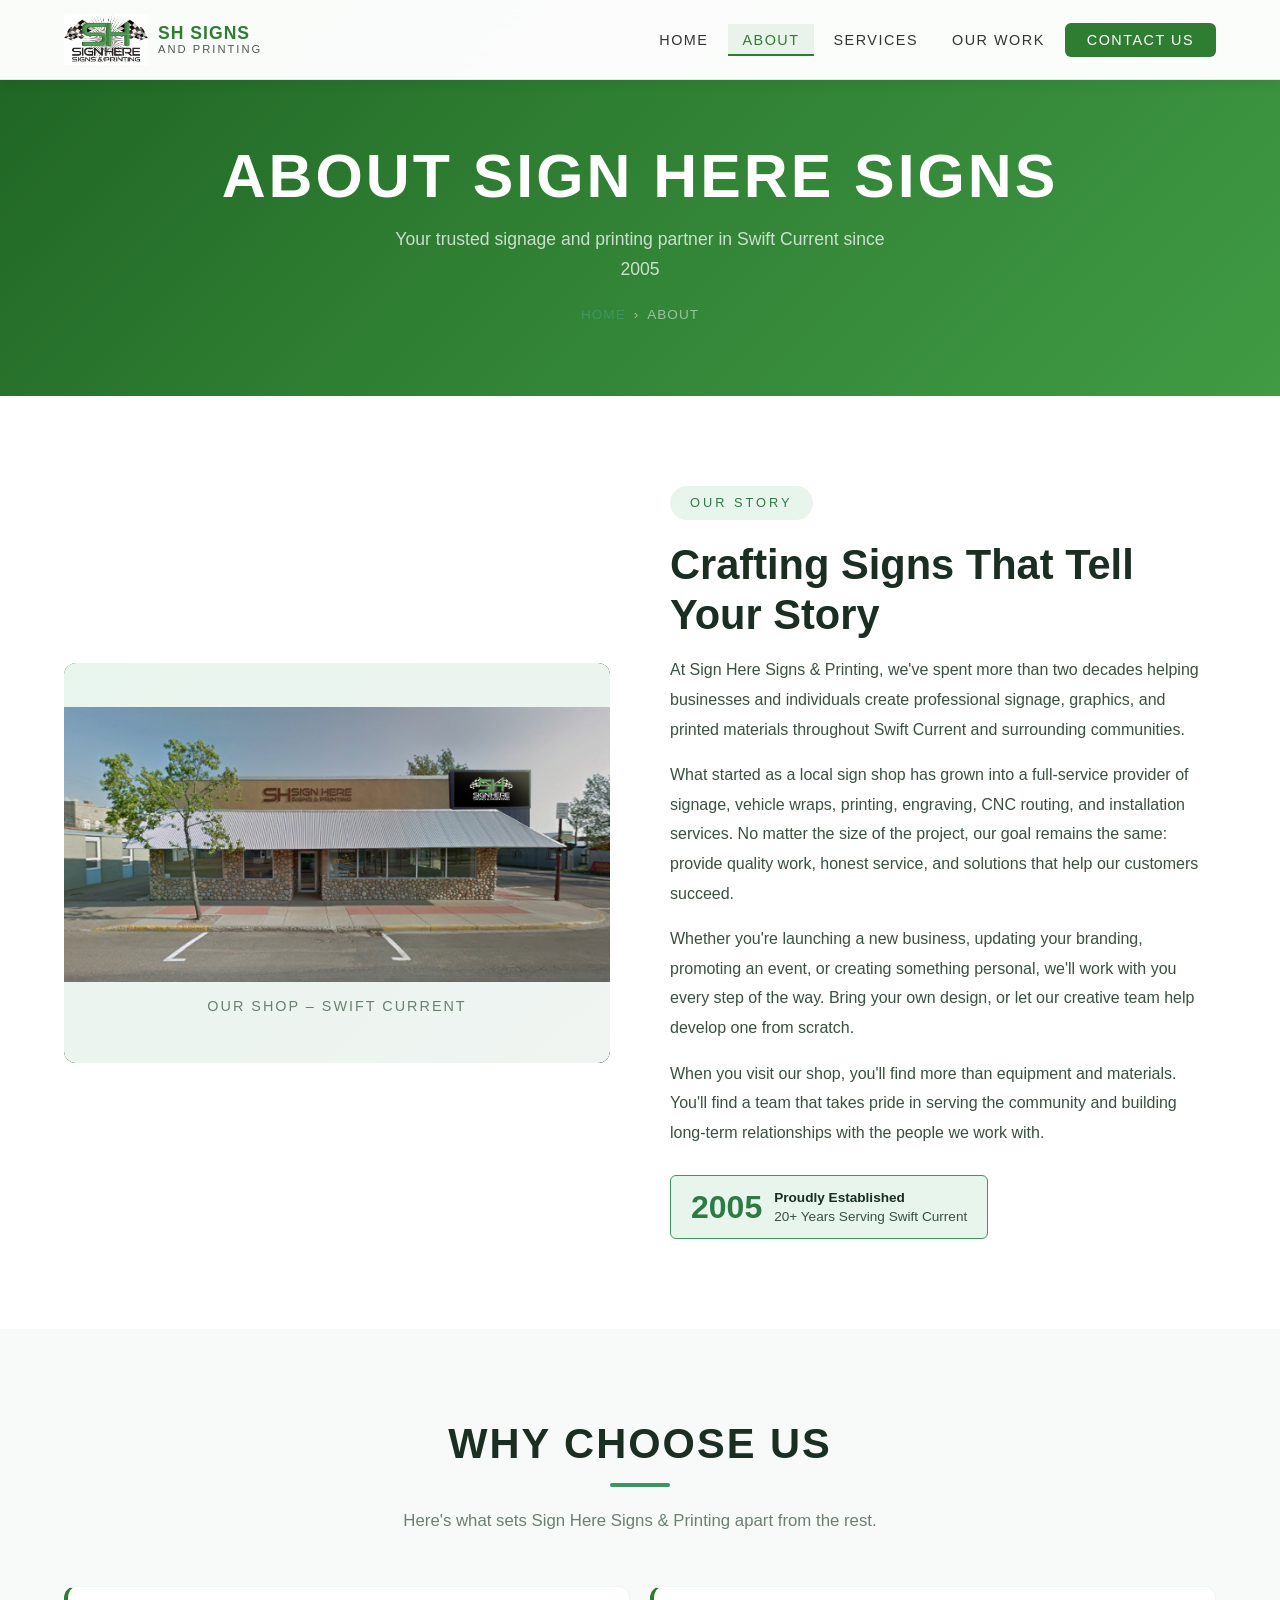
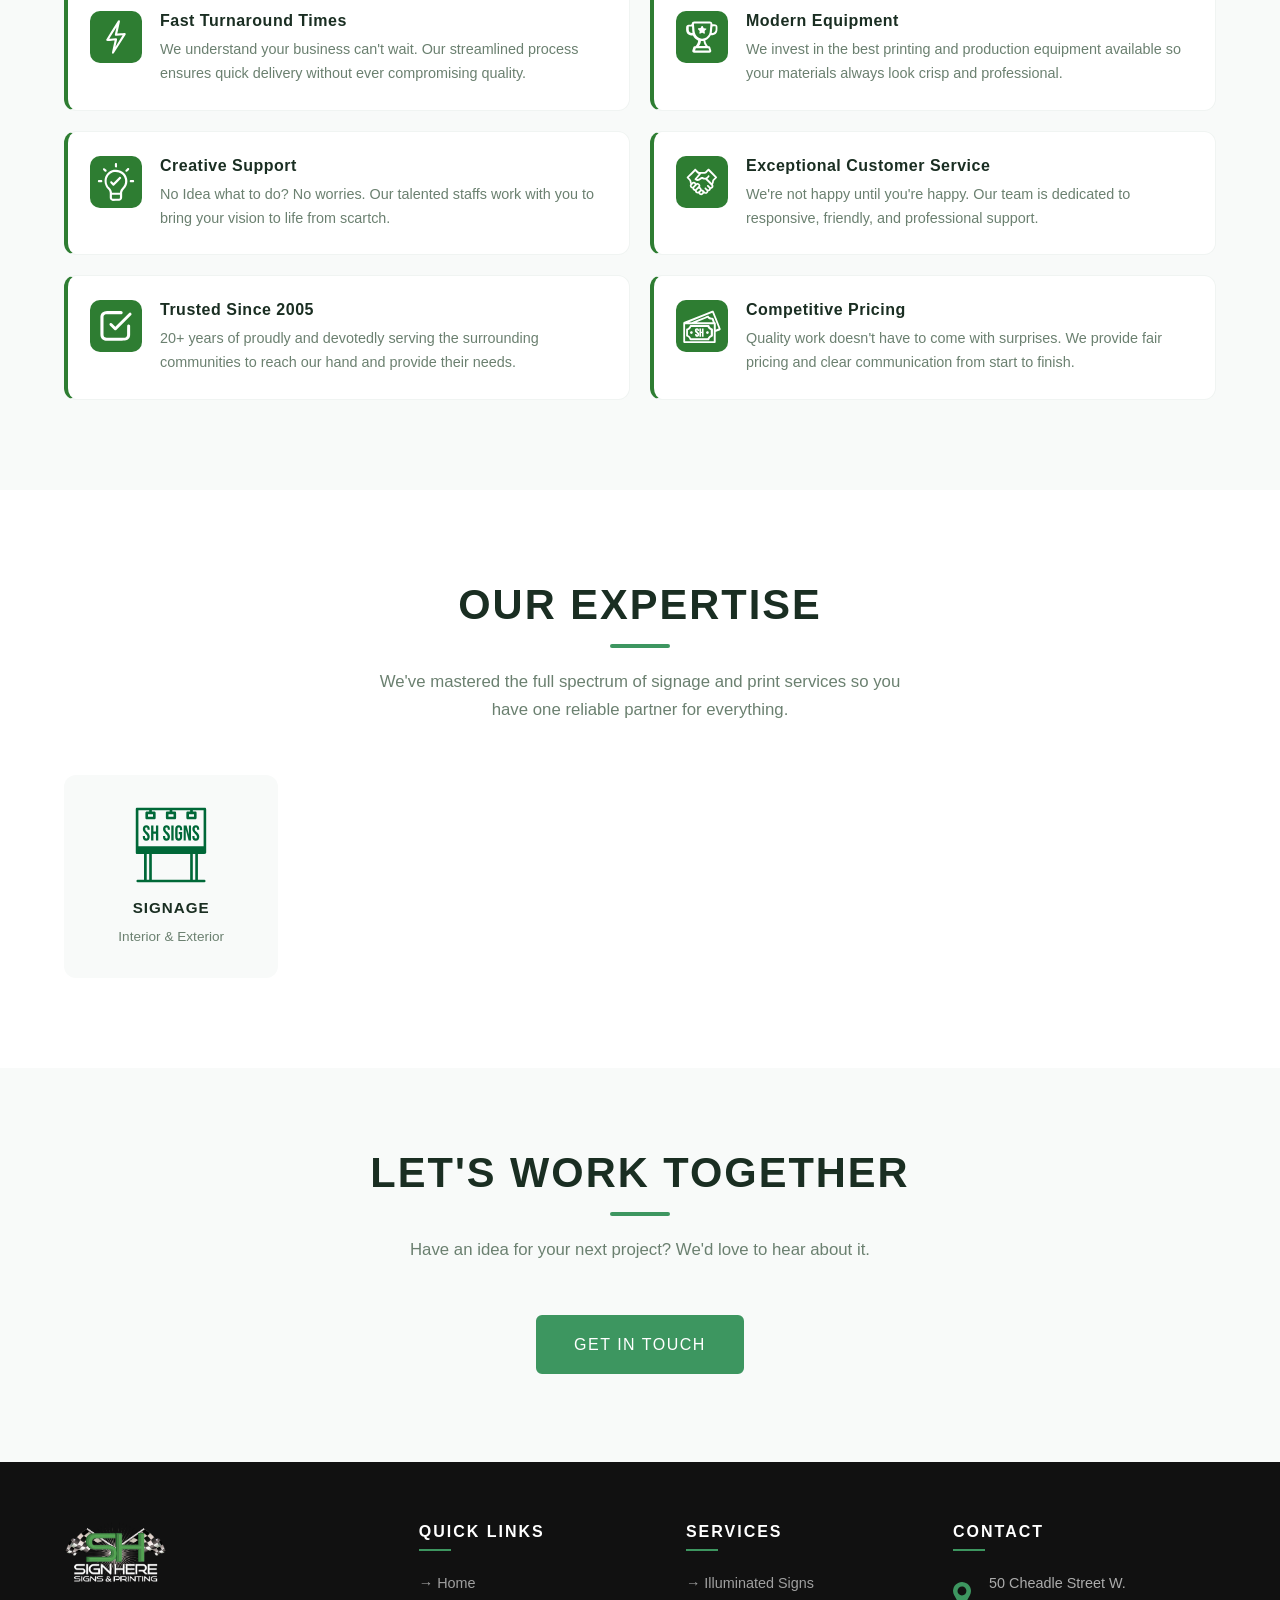
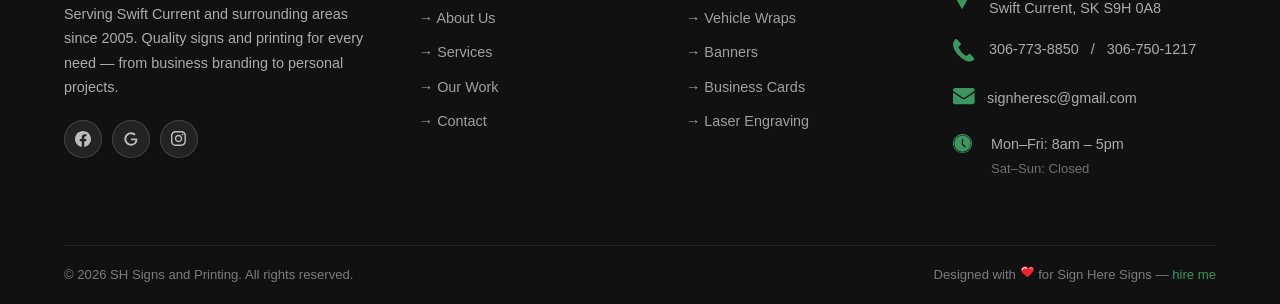
==== commit afca3fc0: "Add files via upload" ====
--- a/pages/about.html
+++ b/pages/about.html
@@ -7,7 +7,11 @@
   <meta http-equiv="Content-Security-Policy" content="default-src 'self' https: data: 'unsafe-inline' 'unsafe-eval'; img-src 'self' data: https:; font-src 'self' https://fonts.gstatic.com;">
   <meta http-equiv="X-Content-Type-Options" content="nosniff">
   <title>About Us | Sign Here Signs &amp; Printing – Swift Current, SK</title>
+  <link rel="icon" type="image/svg+xml" href="../favicon.svg">
   <meta name="description" content="Learn about Sign Here Signs & Printing – serving Swift Current since 2005 with quality signage, printing, and design services.">
+  <meta name="keywords" content="signs Swift Current, printing Swift Current, vehicle wraps, banners, business signs, LED signs, Saskatchewan signage">
+  <meta name="robots" content="about, follow">
+  <link rel="canonical" href="https://www.signheresigns.ca/">
   <link rel="preconnect" href="https://fonts.googleapis.com">
   <link rel="preconnect" href="https://fonts.gstatic.com" crossorigin>
   <link href="https://fonts.googleapis.com/css2?family=Oswald:wght@200;300;400;500;600;700&family=Lato:wght@300;400;700&display=swap" rel="stylesheet">
@@ -66,14 +70,17 @@
         <div class="about-badge">Our Story</div>
         <h2 id="story-heading">Crafting Signs That Tell Your Story</h2>
         <p>
-          Been operating in Swift Current since 2005. Sign Here Signs &amp; Printing has been offering a variety of signs and printing services. From a complete marketing plan to revamping one sign or graphic, we work with businesses and individuals in all industries to provide fast and high-quality materials needed.
+          At Sign Here Signs & Printing, we've spent more than two decades helping businesses and individuals create professional signage, graphics, and printed materials throughout Swift Current and surrounding communities.
         </p>
         <p>
-          We take pride in our efficient customer service and our best quality print results using the top-of-the-line printer and technology available. Whether you have your own artwork or need our designers to come up with an idea, we can create a custom design to advertise your business or make a cool sign to hang in your home bar or office.
+          What started as a local sign shop has grown into a full-service provider of signage, vehicle wraps, printing, engraving, CNC routing, and installation services. No matter the size of the project, our goal remains the same: provide quality work, honest service, and solutions that help our customers succeed.
         </p>
         <p>
-          When you step into our shop, you're not just a customer — you're part of a community. Our walls tell the story of Swift Current, adorned with fantastic old photos and signs that celebrate the heritage of our great city.
+          Whether you're launching a new business, updating your branding, promoting an event, or creating something personal, we'll work with you every step of the way. Bring your own design, or let our creative team help develop one from scratch.
         </p>
+        <p>
+          When you visit our shop, you'll find more than equipment and materials. You'll find a team that takes pride in serving the community and building long-term relationships with the people we work with.
+        </p>        
         <div class="about-established" aria-label="Established in 2005 with over 20 years of experience">
           <div class="year">2005</div>
           <div class="text">
@@ -104,14 +111,14 @@
       <div class="why-card reveal">
         <div class="why-card-icon" aria-hidden="true" style="background:#2e7d32;"><img src="../images/icons/award.svg" alt="Top of the line equipment"></div>
         <div class="why-card-body">
-          <h4>Top-of-the-Line Equipments</h4>
+          <h4>Modern Equipment</h4>
           <p>We invest in the best printing and production equipment available so your materials always look crisp and professional.</p>
         </div>
       </div>
       <div class="why-card reveal">
         <div class="why-card-icon" aria-hidden="true" style="background:#2e7d32;"><img src="../images/icons/idea.svg" alt="Creative Expertise"></div>
         <div class="why-card-body">
-          <h4>Creative Expertise</h4>
+          <h4>Creative Support</h4>
           <p>No Idea what to do? No worries. Our talented staffs work with you to bring your vision to life from scartch.</p>
         </div>
       </div>
@@ -133,7 +140,7 @@
         <div class="why-card-icon" aria-hidden="true" style="background:#2e7d32;"><img src="../images/icons/cash.svg" alt="Competitive Pricing"></div>
         <div class="why-card-body">
           <h4>Competitive Pricing</h4>
-          <p>Premium quality at fair prices. We work to find the best solution within your budget, no hidden fees.</p>
+          <p>Quality work doesn't have to come with surprises. We provide fair pricing and clear communication from start to finish.</p>
         </div>
       </div>
     </div>
@@ -182,7 +189,7 @@
   <div class="container" style="text-align:center;">
     <h2 class="section-title reveal" id="about-cta-heading">Let's Work Together</h2>
     <span class="section-line reveal" aria-hidden="true"></span>
-    <p class="section-subtitle reveal">Ready to bring your idea to life? We'd love to hear from you.</p>
+    <p class="section-subtitle reveal">Have an idea for your next project? We'd love to hear about it.</p>
     <div class="reveal" style="margin-top:10px;">
       <a href="contact.html" class="btn btn-primary">Get in Touch</a>
     </div>
@@ -194,7 +201,7 @@
   <div class="container">
     <div class="footer-grid">
       <div class="footer-brand">
-        <img src="../images/logo_white.png" alt="Sign Here Signs & Printing Logo" width="64" height="64">
+        <img src="../images/png/logo_white.png" alt="Sign Here Signs & Printing Logo" width="64" height="64">
         <p>Serving Swift Current and surrounding areas since 2005. Quality signs and printing for every need — from business branding to personal projects.</p>
         <div class="footer-socials">
           <a href="https://www.facebook.com/sign.signs" target="_blank" rel="noopener noreferrer" aria-label="Facebook">
@@ -249,7 +256,7 @@
   c-1.2,0.9-2.6,1.1-4.1,1.2c-1.9,0.1-3.6-0.6-5.2-1.6C6.7,18,3.2,14.4,1,9.7C0.7,9,0.4,8.3,0.3,7.6C-0.4,5,0.3,2.8,1.9,0.8
   C2,0.6,2.2,0.5,2.4,0.3C3-0.2,3.7-0.1,4.2,0.5c0.9,0.9,1.7,1.9,2.5,2.8C7,3.6,7.3,3.9,7.5,4.1c0.6,0.7,0.6,1.4-0.1,2.1
   C6.8,6.7,6.2,7.3,5.5,7.9C5.4,8,5.3,8.1,5.4,8.3c1.2,2.5,2.6,4.8,4.9,6.6C11.3,15.6,12.3,16.3,13.4,17.1z"/></svg></span>
-          <div><a href="tel:3067738850">306-773-8850</a></div>
+          <div><a href="tel:3067738850">306-773-8850</a></div> / <div><a href="tel:3067501217">306-750-1217</a></div>
         </div>
         <div class="footer-contact-item">
           <span class="icon" aria-hidden="true"><svg width="22" height="22" viewBox="0 0 24 24" fill="currentColor" aria-hidden="true"> <path d="M23.6,5c0,3.6,0,7.2,0,10.9c0,0,0,0,0,0c-0.3,1.3-1.1,1.8-2.4,1.8c-6.3,0-12.6,0-18.9,0c-0.1,0-0.2,0-0.2,0
--- a/css/pages.css
+++ b/css/pages.css
@@ -906,3 +906,28 @@
   margin-top: 8px;
   font-style: italic;
 }
+
+/* ── Upload loading bar ─────────────────────────────────────── */
+.upload-loading-wrap {
+  margin-top: 12px;
+}
+.upload-loading-track {
+  height: 6px;
+  background: #d7ead9;
+  border-radius: 99px;
+  overflow: hidden;
+}
+.upload-loading-bar {
+  height: 100%;
+  width: 0%;
+  background: linear-gradient(90deg, #2e7d32, #4caf50);
+  border-radius: 99px;
+  transition: width 0.35s ease;
+}
+.upload-loading-label {
+  display: block;
+  margin-top: 6px;
+  font-size: 0.8rem;
+  color: var(--text-light);
+  font-style: italic;
+}
